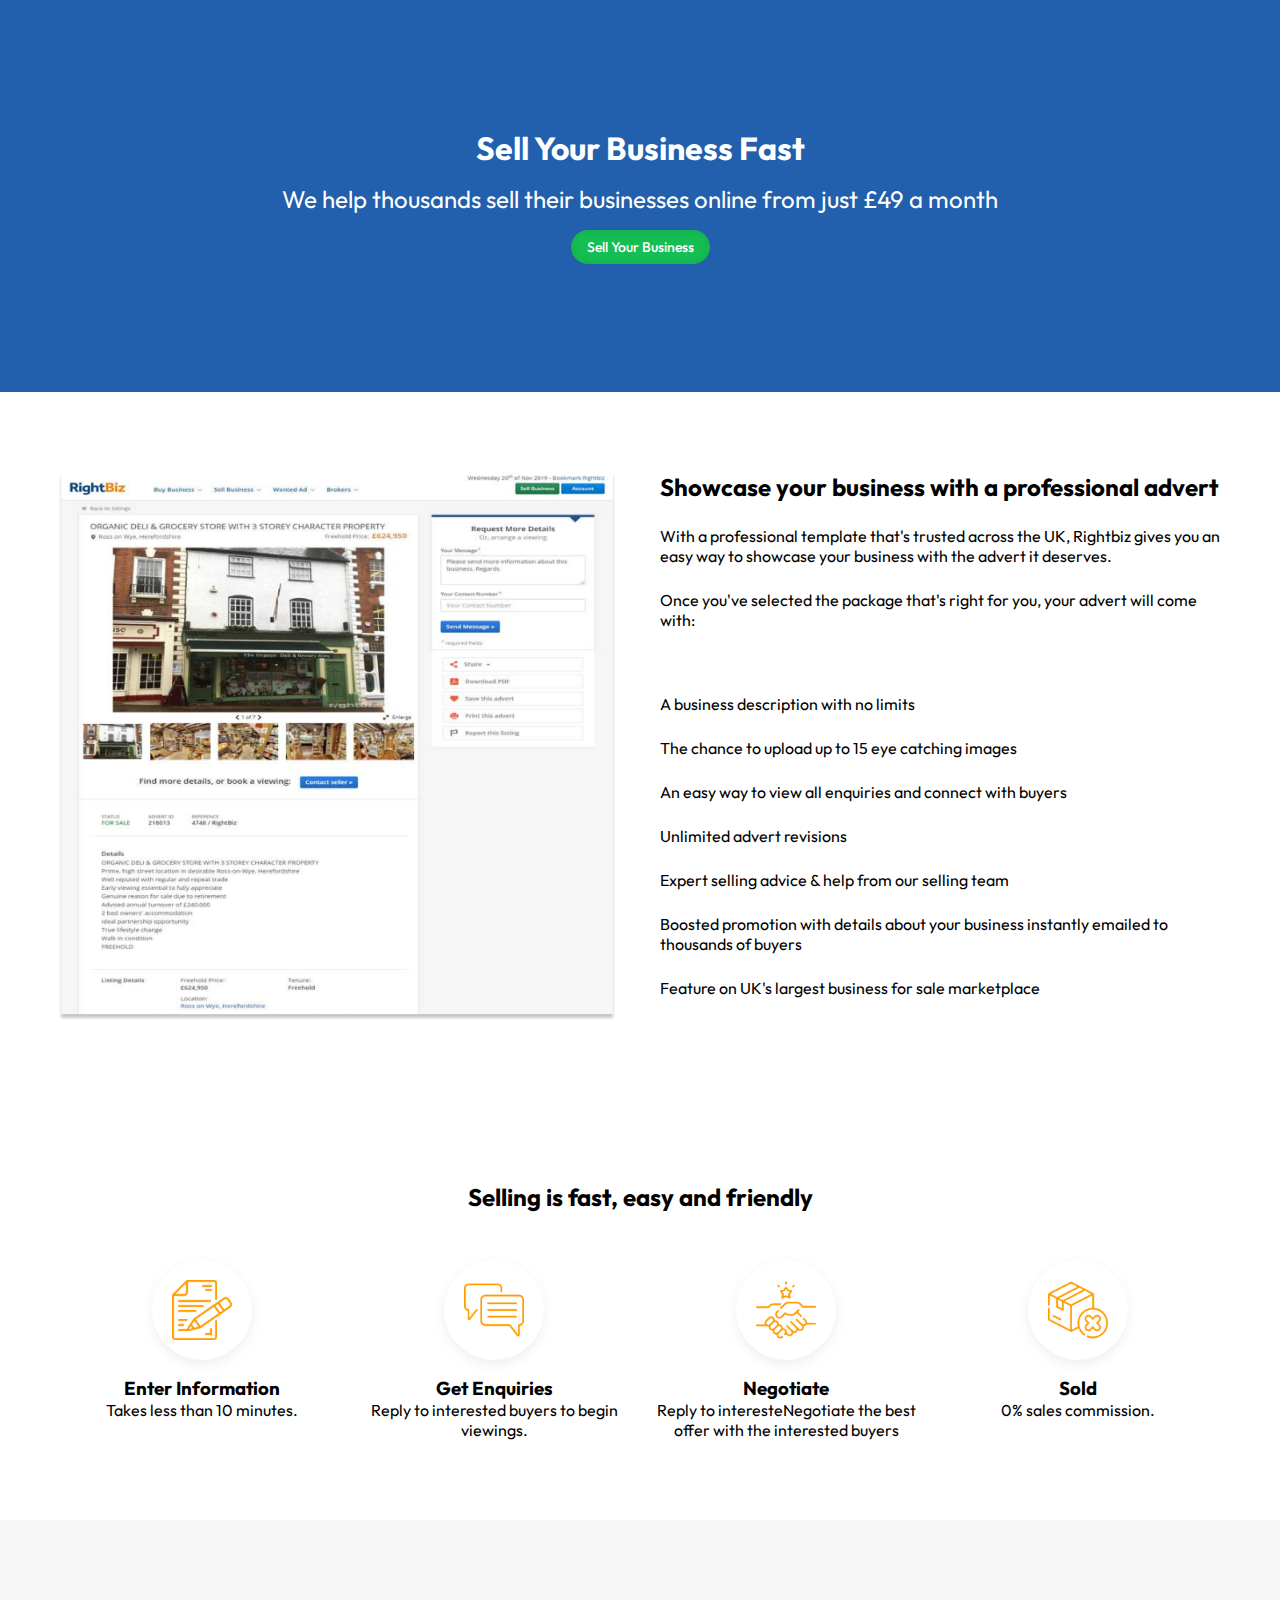
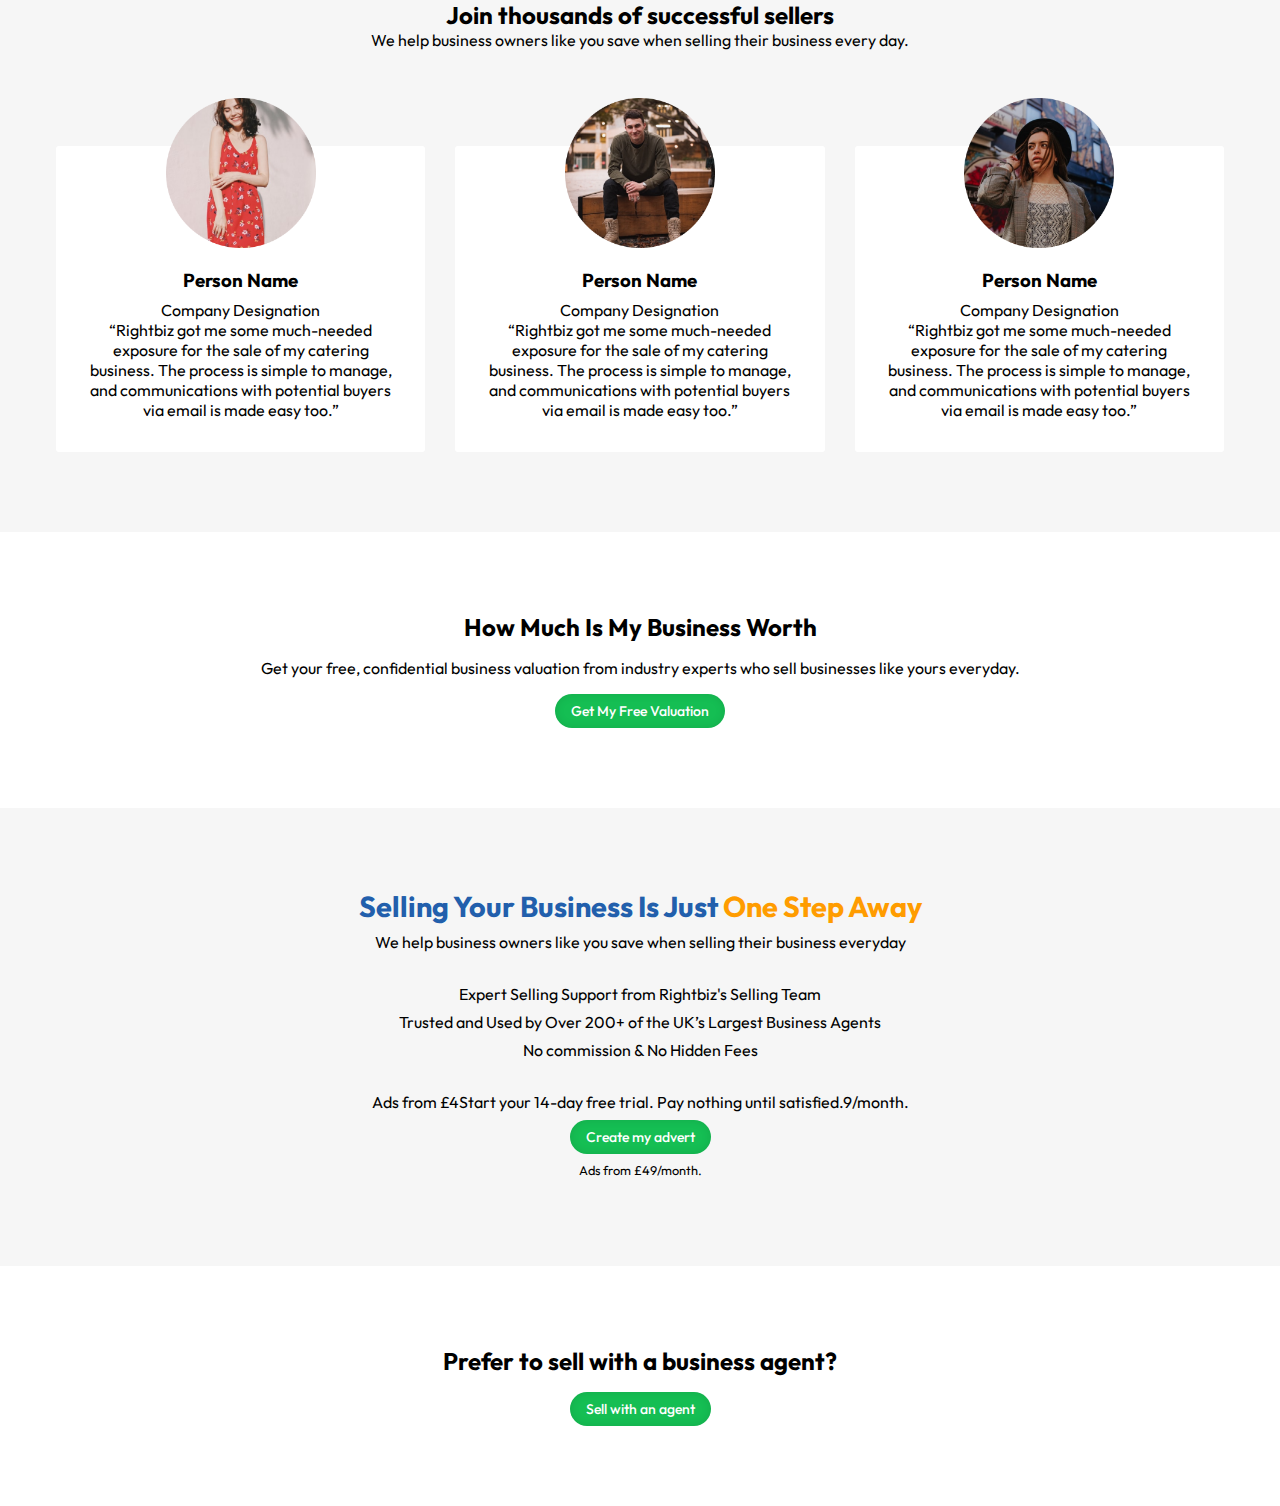
==== index.html @ d2eb9008 "file upload" ====
<!DOCTYPE html>
<html lang="en">

<head>
  <meta charset="UTF-8">
  <meta http-equiv="X-UA-Compatible" content="IE=edge">
  <meta name="viewport" content="width=device-width, initial-scale=1.0">
  <title>Sell Business</title>
  <link rel="stylesheet" type="text/css" href="./css/style.css">
</head>

<body>
  <section class="hero-section">
    <div class="container">
      <div class="hero-content">
        <h1>Sell Your Business Fast</h1>
        <p>We help thousands sell their businesses online from just £49 a month</p>
        <button style="margin: auto;" class="btn btn-green">Sell Your Business</button>
      </div>
    </div>
  </section>

  <!-- advert section start here -->
  <section class="advert-main-section">
    <div class="container">
      <div class="ads-container">
        <div class="ads-demo">
          <img src="./Images/image 3.png" alt="">
        </div>
        <div class="showcase-desc">
          <h2>Showcase your business with a professional advert</h2>
          <p>With a professional template that's trusted across the UK, Rightbiz gives you an easy way to showcase your
            business with the advert it deserves.
          </p>
          <p>Once you've selected the package that's right for you, your advert will come with:</p>

          <ul class="featured-list">
            <li>
              <p>A business description with no limits</p>
            </li>
            <li>
              <p>The chance to upload up to 15 eye catching images</p>
            </li>
            <li>
              <p>An easy way to view all enquiries and connect with buyers</p>
            </li>
            <li>
              <p>Unlimited advert revisions</p>
            </li>
            <li>
              <p>Expert selling advice & help from our selling team</p>
            </li>
            <li>
              <p>Boosted promotion with details about your business instantly emailed to thousands of buyers</p>
            </li>
            <li>
              <p>Feature on UK's largest business for sale marketplace</p>
            </li>
          </ul>
        </div>
      </div>
    </div>
  </section>
  <!-- advert section end here -->

  <!-- business processing section start here -->

  <section class="business-process-section">
    <div class="container">
      <h2>Selling is fast, easy and friendly</h2>
      <div class="business-process-container">
        <div>
          <div class="icon-box">
            <img src="./Images/icons/letter.png" alt="">
          </div>
          <h3>Enter Information</h3>
          <p>Takes less than 10 minutes.
          </p>
        </div>
        <div>
          <div class="icon-box">
            <img src="./Images//icons/enquiries.png" alt="">
          </div>
          <h3>Get Enquiries</h3>
          <p>Reply to interested buyers to begin viewings.</p>
        </div>
        <div>
          <div class="icon-box">
            <img src="./Images/icons/hand.png" alt="">
          </div>
          <h3>Negotiate</h3>
          <p>Reply to interesteNegotiate the best offer with the interested buyers</p>
        </div>
        <div>
          <div class="icon-box">
            <img src="./Images/icons/box.png" alt="">
          </div>
          <h3>Sold</h3>
          <p>0% sales commission.</p>
        </div>
      </div>
    </div>
  </section>

  <!-- business processing section end here -->

  <!-- success seller section start here -->

  <section class="success-seller-section">
    <div class="container">
      <div class="title-section" style="padding-bottom: 4rem">
        <h2>Join thousands of successful sellers</h2>
        <p>We help business owners like you save when selling their business every day.</p>
      </div>
      <div class="seller-card-container">
        <div class="seller-card-body">
          <img class="user-avatar" src="./Images/user1.png" alt="">
          <div class="seller-review">
            <h3>Person Name</h3>
            <p>Company Designation</p>
            <p>“Rightbiz got me some much-needed exposure for the sale of my catering business. The process is simple to
              manage, and communications with potential buyers via email is made easy too.”</p>
          </div>
        </div>
        <div class="seller-card-body">
          <img class="user-avatar" src="./Images/user2.png" alt="">
          <div class="seller-review">
            <h3>Person Name</h3>
            <p>Company Designation</p>
            <p>“Rightbiz got me some much-needed exposure for the sale of my catering business. The process is simple to
              manage, and communications with potential buyers via email is made easy too.”</p>
          </div>
        </div>
        <div class="seller-card-body">
          <img class="user-avatar" src="./Images/user3.png" alt="">
          <div class="seller-review">
            <h3>Person Name</h3>
            <p>Company Designation</p>
            <p>“Rightbiz got me some much-needed exposure for the sale of my catering business. The process is simple to
              manage, and communications with potential buyers via email is made easy too.”</p>
          </div>
        </div>
      </div>
    </div>
  </section>

  <!-- success seller section end here -->

  <!-- Business worth section start here -->

  <section class="business-worth-section">
    <div class="container">
      <div class="business-worth-content">
        <h2>How Much Is My Business Worth</h2>
        <p>Get your free, confidential business valuation from industry experts who sell businesses like yours everyday.
        </p>
        <button class="btn btn-green" style="margin: auto;">Get My Free Valuation</button>
      </div>
    </div>
  </section>

  <!-- Business worth section end here -->

  <!-- selling your business section start here -->

  <section class="selling-business-section">
    <div class="container">
      <div class="selling-business-container">
        <h2>Selling Your Business Is Just <span class="short-text">One Step Away</span></h2>
        <p>We help business owners like you save when selling their business everyday</p>

        <ul class="selling-business-benefit">
          <li>
            <p>Expert Selling Support from Rightbiz's Selling Team</p>
          </li>
          <li>
            <p>Trusted and Used by Over 200+ of the UK’s Largest Business Agents</p>
          </li>
          <li>
            <p>No commission & No Hidden Fees</p>
          </li>
        </ul>

        <div>
          <p>Ads from £4Start your 14-day free trial. Pay nothing until satisfied.9/month.</p>
          <button class="btn btn-green" style="margin: auto;">Create my advert</button>
          <p class="price-list">Ads from £49/month.</p>
        </div>

      </div>
    </div>
  </section>

  <!-- selling your business section end here -->

  <!-- business agent section start here -->

  <section class="business-agent-section">
    <div class="container">
      <div class="business-agent-content">
        <h2>Prefer to sell with a business agent?</h2>
        <button class="btn btn-green" style="margin: auto;">Sell with an agent</button>
      </div>
    </div>
  </section>

  <!-- business agent section end here -->


</body>

</html>
---- css/style.css ----
@import url('https://fonts.googleapis.com/css2?family=Outfit:wght@100;200;300;400;500;600;700;800;900&display=swap');

* {
  margin: 0;
  padding: 0;
  box-sizing: border-box;
  font-family: 'Outfit',
    sans-serif;
}

.container {
  max-width: 1200px;
  margin: 0 auto;
  padding: 0 1rem;
  height: 100%;
  width: 100%;
}

.btn {
  font-size: 0.875rem;
  display: flex;
  font-weight: 500;
  align-items: center;
  padding: 0.5rem 1rem;
  border-radius: 2rem;
  color: #fff;
  cursor: pointer;
  border: none;
  outline: none;
  justify-content: center;
  box-shadow: inset 0 0 10px rgb(0 0 0 / 10%);
  white-space: nowrap;
}

.btn-green {
  background: #15be53;
}

ul {
  list-style-type: none;
}

img {
  width: 100%;
}

.title-section {
  text-align: center;
  margin-bottom: 2rem;
}

/* Hero Section */
.hero-section {
  background: #225fac;
  color: #fff;
  padding: 8rem 0;
}

.hero-content {
  text-align: center;
}

.hero-content h1 {
  font-size: 2rem;
}

.hero-content p {
  font-size: 1.5rem;
  margin: 1rem 0;
}

/* Ads section start here */

.advert-main-section {
  padding: 5rem 0;
}

.ads-container {
  display: grid;
  grid-template-columns: repeat(2, 1fr);
  gap: 40px;
}

.ads-demo img {
  height: 100%;
}

.showcase-desc p {
  margin: 1.5rem 0;
}

.featured-list {
  padding-top: 1rem;
}

/* Ads section end here */

/* Business process section start here */

.business-process-section {
  text-align: center;
  padding: 5rem 0;
}

.business-process-section h2 {
  margin-bottom: 3rem;
}

.business-process-container {
  display: grid;
  grid-template-columns: repeat(4, 1fr);
}

.icon-box {
  width: 100px;
  height: 100px;
  display: flex;
  justify-content: center;
  align-items: center;
  margin: auto;
  border-radius: 50%;
  margin-bottom: 1rem;
  box-shadow: 0px 4px 15px -3px rgba(0, 0, 0, 0.1);
}

.icon-box img {
  width: 60px;
  height: 60px;
}

/* Business process section end here */

/* Success seller section start here */

.success-seller-section {
  background: #F6F6F6;
  padding: 5rem 0;
}

.seller-card-container {
  display: grid;
  grid-template-columns: repeat(3, 1fr);
  gap: 30px;
}

.seller-card-body {
  text-align: center;
  background: #fff;
  padding: 2rem;
  border-radius: 3px;
}

.user-avatar {
  width: 150px;
  margin-top: -5rem;
  margin-bottom: 1rem;
}

.seller-review h3 {
  margin-bottom: 0.5rem;
}

/* Success seller section end here */

/* Business worth section start here */

.business-worth-section {
  padding: 5rem 0;
}

.business-worth-content {
  text-align: center;
}

.business-worth-content p {
  padding: 1rem 0;
}

/* Business worth section end here */


/* selling business section start here */

.selling-business-section {
  padding: 5rem 0;
  background: #f6f6f6;
  text-align: center;
}

.selling-business-container h2 {
  color: #225fac;
  font-size: 1.8rem;
}

.selling-business-container .short-text {
  color: #FF9C00;
}

.selling-business-container p {
  margin: 0.5rem 0;
}

.selling-business-benefit {
  padding-top: 1rem;
}

.selling-business-container>div {
  margin-top: 2rem;
}

.price-list {
  font-size: 0.8rem;
}

/* selling business section end here */

/* business agent section start here */

.business-agent-section {
  padding: 5rem 0;
  text-align: center;
}

.business-agent-section h2 {
  padding-bottom: 1rem;
}

/* business agent section end here */
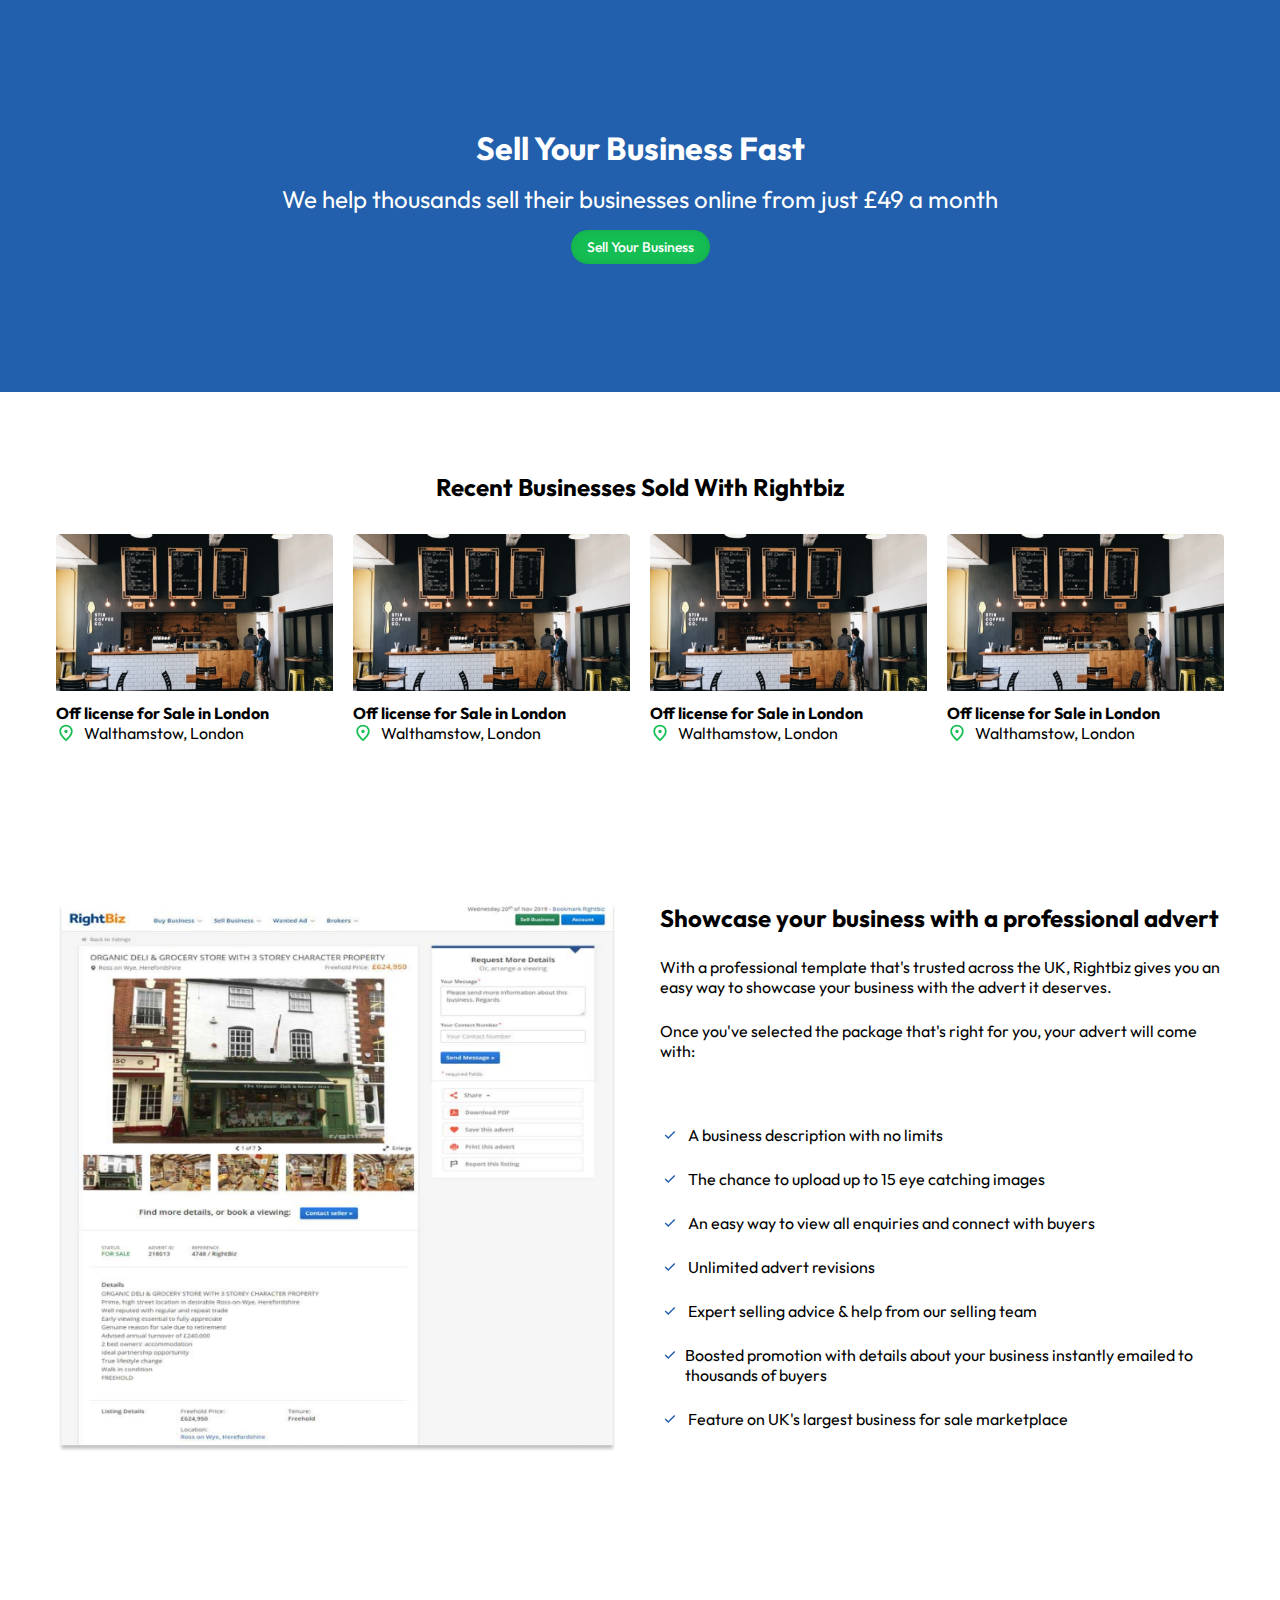
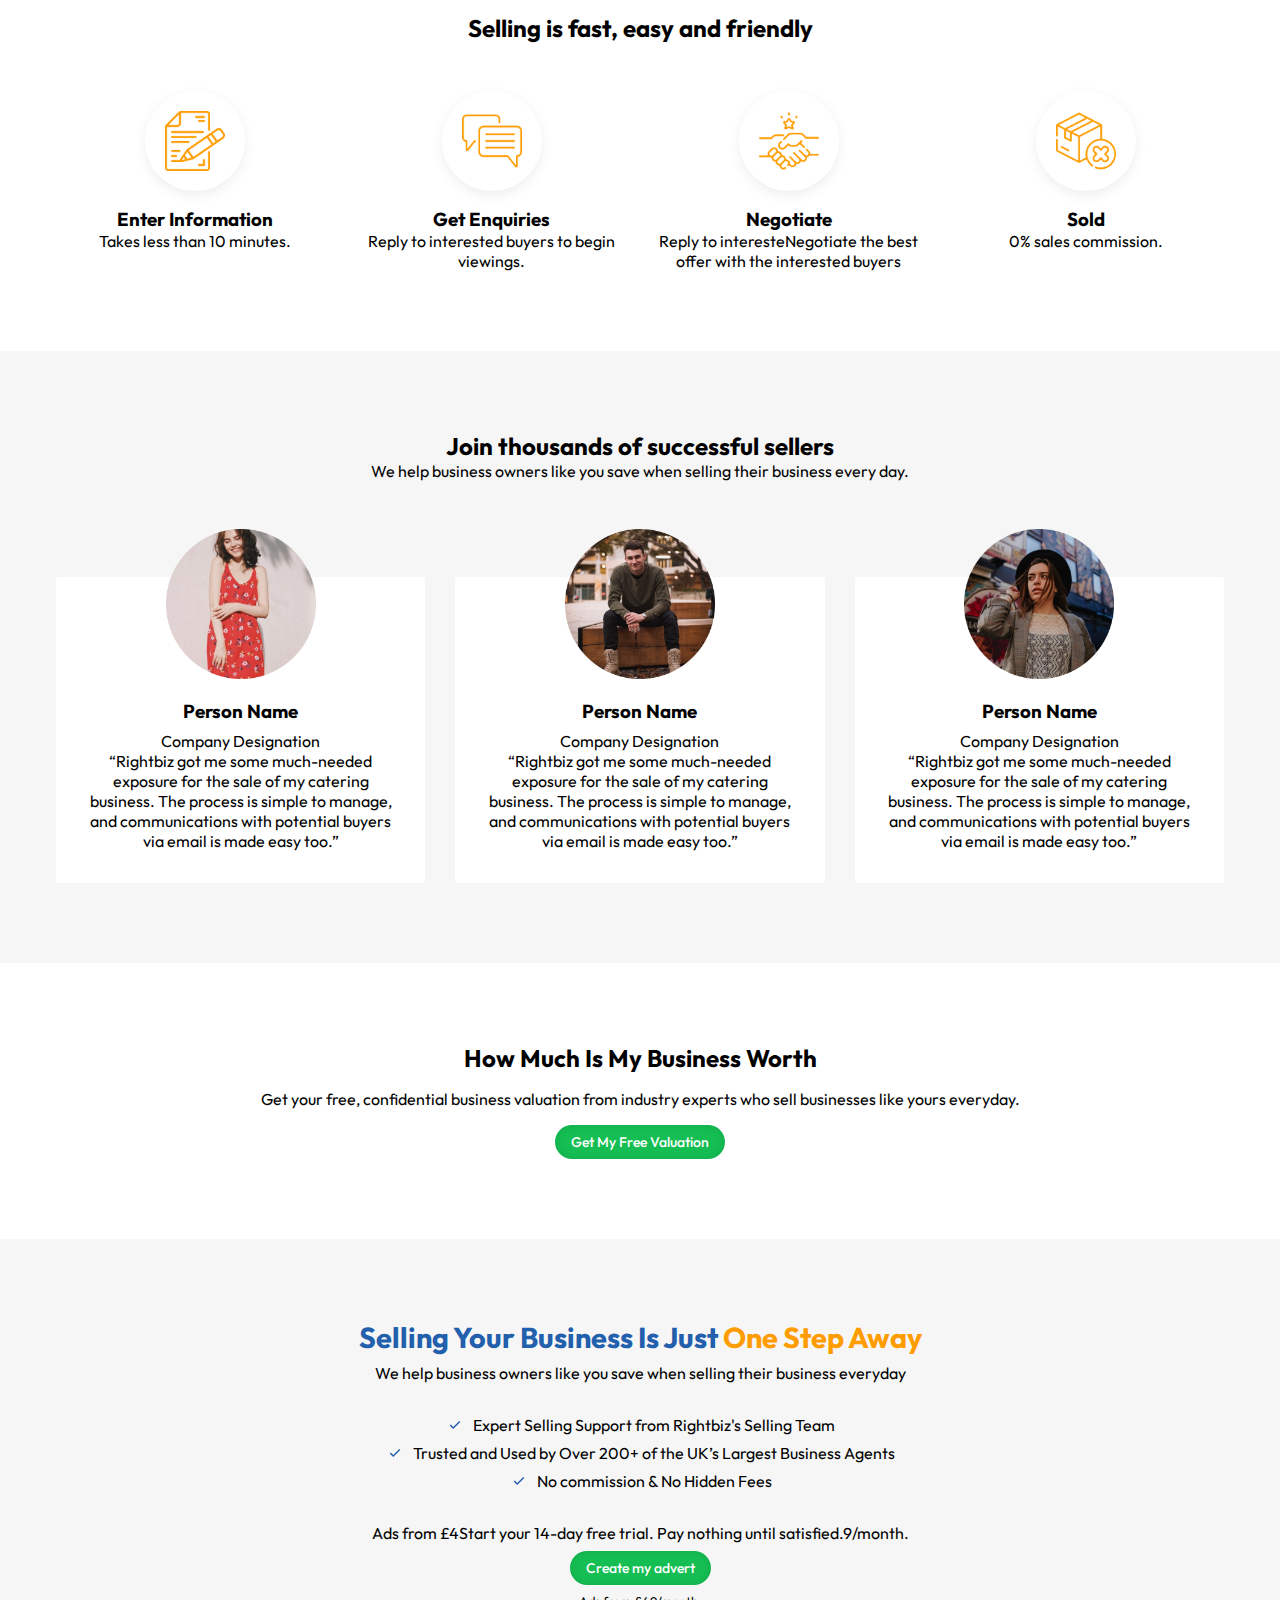
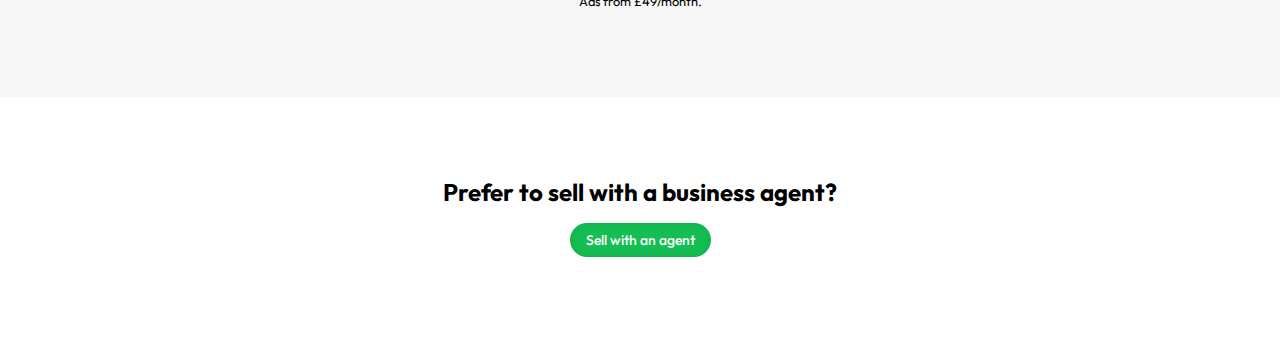
==== commit 88bd69c5: "added svg icons" ====
--- a/index.html
+++ b/index.html
@@ -10,6 +10,8 @@
 </head>
 
 <body>
+
+  <!-- Hero section start here -->
   <section class="hero-section">
     <div class="container">
       <div class="hero-content">
@@ -19,6 +21,71 @@
       </div>
     </div>
   </section>
+  <!-- Hero section end here -->
+
+  <!-- Recent business section start here -->
+
+  <section class="recent-business-section">
+    <div class="container">
+      <div class="title-section">
+        <h2>Recent Businesses Sold With Rightbiz</h2>
+      </div>
+      <div class="carousel-container">
+        <div class="carousel-body">
+          <img src="./Images/Rectangle 109.png" alt="">
+          <div class="carousel-desc">
+            <h4>Off license for Sale in London</h4>
+            <p><svg xmlns="http://www.w3.org/2000/svg" height="20" width="20">
+                <path d="M10 10.042q.708 0 1.208-.5t.5-1.209q0-.708-.5-1.208T10 6.625q-.708 0-1.208.5t-.5 1.208q0 .709.5
+                  1.209.5.5 1.208.5ZM10 16q2.521-2.312 3.719-4.177 1.198-1.865 1.198-3.323
+                  0-2.271-1.417-3.677-1.417-1.406-3.5-1.406T6.5 4.823Q5.083 6.229 5.083 8.5q0 1.458 1.198 3.323T10 16Zm0
+                  2.333q-3.354-2.895-5.01-5.312Q3.333 10.604 3.333 8.5q0-3.146 2-4.99 2-1.843 4.667-1.843t4.667 1.843q2
+                  1.844 2 4.99 0 2.104-1.657 4.521-1.656 2.417-5.01 5.312ZM10 8.5Z" fill="#15be53" />
+              </svg> Walthamstow, London</p>
+          </div>
+        </div>
+        <div class="carousel-body">
+          <img src="./Images/Rectangle 109.png" alt="">
+          <div class="carousel-desc">
+            <h4>Off license for Sale in London</h4>
+            <p><svg xmlns="http://www.w3.org/2000/svg" height="20" width="20">
+                <path
+                  d="M10 10.042q.708 0 1.208-.5t.5-1.209q0-.708-.5-1.208T10 6.625q-.708 0-1.208.5t-.5 1.208q0 .709.5 1.209.5.5 1.208.5ZM10 16q2.521-2.312 3.719-4.177 1.198-1.865 1.198-3.323 0-2.271-1.417-3.677-1.417-1.406-3.5-1.406T6.5 4.823Q5.083 6.229 5.083 8.5q0 1.458 1.198 3.323T10 16Zm0 2.333q-3.354-2.895-5.01-5.312Q3.333 10.604 3.333 8.5q0-3.146 2-4.99 2-1.843 4.667-1.843t4.667 1.843q2 1.844 2 4.99 0 2.104-1.657 4.521-1.656 2.417-5.01 5.312ZM10 8.5Z"
+                  fill="#15be53" />
+              </svg> Walthamstow, London</p>
+          </div>
+        </div>
+        <div class="carousel-body">
+          <img src="./Images/Rectangle 109.png" alt="">
+          <div class="carousel-desc">
+            <h4>Off license for Sale in London</h4>
+            <p><svg xmlns="http://www.w3.org/2000/svg" height="20" width="20">
+                <path d="M10 10.042q.708 0 1.208-.5t.5-1.209q0-.708-.5-1.208T10 6.625q-.708 0-1.208.5t-.5 1.208q0 .709.5
+                  1.209.5.5 1.208.5ZM10 16q2.521-2.312 3.719-4.177 1.198-1.865 1.198-3.323
+                  0-2.271-1.417-3.677-1.417-1.406-3.5-1.406T6.5 4.823Q5.083 6.229 5.083 8.5q0 1.458 1.198 3.323T10 16Zm0
+                  2.333q-3.354-2.895-5.01-5.312Q3.333 10.604 3.333 8.5q0-3.146 2-4.99 2-1.843 4.667-1.843t4.667 1.843q2
+                  1.844 2 4.99 0 2.104-1.657 4.521-1.656 2.417-5.01 5.312ZM10 8.5Z" fill="#15be53" />
+              </svg> Walthamstow, London</p>
+          </div>
+        </div>
+        <div class="carousel-body">
+          <img src="./Images/Rectangle 109.png" alt="">
+          <div class="carousel-desc">
+            <h4>Off license for Sale in London</h4>
+            <p><svg xmlns="http://www.w3.org/2000/svg" height="20" width="20">
+                <path d="M10 10.042q.708 0 1.208-.5t.5-1.209q0-.708-.5-1.208T10 6.625q-.708 0-1.208.5t-.5 1.208q0 .709.5
+                  1.209.5.5 1.208.5ZM10 16q2.521-2.312 3.719-4.177 1.198-1.865 1.198-3.323
+                  0-2.271-1.417-3.677-1.417-1.406-3.5-1.406T6.5 4.823Q5.083 6.229 5.083 8.5q0 1.458 1.198 3.323T10 16Zm0
+                  2.333q-3.354-2.895-5.01-5.312Q3.333 10.604 3.333 8.5q0-3.146 2-4.99 2-1.843 4.667-1.843t4.667 1.843q2
+                  1.844 2 4.99 0 2.104-1.657 4.521-1.656 2.417-5.01 5.312ZM10 8.5Z" fill="#15be53" />
+              </svg> Walthamstow, London</p>
+          </div>
+        </div>
+      </div>
+    </div>
+  </section>
+
+  <!-- Recent business section end here -->
 
   <!-- advert section start here -->
   <section class="advert-main-section">
@@ -36,25 +103,47 @@
 
           <ul class="featured-list">
             <li>
-              <p>A business description with no limits</p>
-            </li>
-            <li>
-              <p>The chance to upload up to 15 eye catching images</p>
-            </li>
-            <li>
-              <p>An easy way to view all enquiries and connect with buyers</p>
-            </li>
-            <li>
-              <p>Unlimited advert revisions</p>
-            </li>
-            <li>
-              <p>Expert selling advice & help from our selling team</p>
-            </li>
-            <li>
-              <p>Boosted promotion with details about your business instantly emailed to thousands of buyers</p>
-            </li>
-            <li>
-              <p>Feature on UK's largest business for sale marketplace</p>
+              <p><svg xmlns="http://www.w3.org/2000/svg" height="20" width="20">
+                  <path fill="#225fac" d="m8.229 14.062-3.521-3.541L5.75 9.479l2.479 2.459 6.021-6L15.292 7Z" /></svg> A
+                business
+                description with no limits</p>
+            </li>
+            <li>
+              <p><svg xmlns="http://www.w3.org/2000/svg" height="20" width="20">
+                  <path fill="#225fac" d="m8.229 14.062-3.521-3.541L5.75 9.479l2.479 2.459 6.021-6L15.292 7Z" /></svg>
+                The chance to
+                upload up to 15 eye catching images</p>
+            </li>
+            <li>
+              <p><svg xmlns="http://www.w3.org/2000/svg" height="20" width="20">
+                  <path fill="#225fac" d="m8.229 14.062-3.521-3.541L5.75 9.479l2.479 2.459 6.021-6L15.292 7Z" /></svg>
+                An easy way to
+                view all enquiries and connect with buyers</p>
+            </li>
+            <li>
+              <p><svg xmlns="http://www.w3.org/2000/svg" height="20" width="20">
+                  <path fill="#225fac" d="m8.229 14.062-3.521-3.541L5.75 9.479l2.479 2.459 6.021-6L15.292 7Z" /></svg>
+                Unlimited advert
+                revisions</p>
+            </li>
+            <li>
+              <p><svg xmlns="http://www.w3.org/2000/svg" height="20" width="20">
+                  <path fill="#225fac" d="m8.229 14.062-3.521-3.541L5.75 9.479l2.479 2.459 6.021-6L15.292 7Z" /></svg>
+                Expert selling
+                advice & help from our selling team</p>
+            </li>
+            <li>
+              <p><svg xmlns="http://www.w3.org/2000/svg" height="20" width="20">
+                  <path fill="#225fac" d="m8.229 14.062-3.521-3.541L5.75 9.479l2.479 2.459 6.021-6L15.292 7Z" /></svg>
+                Boosted
+                promotion
+                with details about your business instantly emailed to thousands of buyers</p>
+            </li>
+            <li>
+              <p><svg xmlns="http://www.w3.org/2000/svg" height="20" width="20">
+                  <path fill="#225fac" d="m8.229 14.062-3.521-3.541L5.75 9.479l2.479 2.459 6.021-6L15.292 7Z" /></svg>
+                Feature on UK's
+                largest business for sale marketplace</p>
             </li>
           </ul>
         </div>
@@ -171,13 +260,23 @@
 
         <ul class="selling-business-benefit">
           <li>
-            <p>Expert Selling Support from Rightbiz's Selling Team</p>
+            <p> <svg xmlns="http://www.w3.org/2000/svg" height="20" width="20">
+                <path fill="#225fac" d="m8.229 14.062-3.521-3.541L5.75 9.479l2.479 2.459 6.021-6L15.292 7Z" /></svg>
+              Expert Selling
+              Support from Rightbiz's Selling Team</p>
           </li>
           <li>
-            <p>Trusted and Used by Over 200+ of the UK’s Largest Business Agents</p>
+            <p><svg xmlns="http://www.w3.org/2000/svg" height="20" width="20">
+                <path fill="#225fac" d="m8.229 14.062-3.521-3.541L5.75 9.479l2.479 2.459 6.021-6L15.292 7Z" /></svg>
+              Trusted and Used
+              by
+              Over 200+ of the UK’s Largest Business Agents</p>
           </li>
           <li>
-            <p>No commission & No Hidden Fees</p>
+            <p><svg xmlns="http://www.w3.org/2000/svg" height="20" width="20">
+                <path fill="#225fac" d="m8.229 14.062-3.521-3.541L5.75 9.479l2.479 2.459 6.021-6L15.292 7Z" /></svg> No
+              commission & No
+              Hidden Fees</p>
           </li>
         </ul>
 
--- a/css/style.css
+++ b/css/style.css
@@ -49,6 +49,10 @@
   margin-bottom: 2rem;
 }
 
+svg {
+  margin-right: 0.5rem;
+}
+
 /* Hero Section */
 .hero-section {
   background: #225fac;
@@ -69,6 +73,29 @@
   margin: 1rem 0;
 }
 
+/* Recent business section start here */
+
+.recent-business-section {
+  padding: 5rem 0;
+}
+
+.carousel-container {
+  display: grid;
+  grid-template-columns: repeat(4, 1fr);
+  gap: 20px;
+}
+
+.carousel-desc {
+  padding-top: 0.5rem;
+}
+
+.carousel-desc p {
+  display: flex;
+  align-items: center;
+}
+
+/* Recent business section end here */
+
 /* Ads section start here */
 
 .advert-main-section {
@@ -93,6 +120,11 @@
   padding-top: 1rem;
 }
 
+.featured-list li p {
+  display: flex;
+  align-items: flex-start;
+}
+
 /* Ads section end here */
 
 /* Business process section start here */
@@ -109,6 +141,7 @@
 .business-process-container {
   display: grid;
   grid-template-columns: repeat(4, 1fr);
+  gap: 20px;
 }
 
 .icon-box {
@@ -204,6 +237,12 @@
   padding-top: 1rem;
 }
 
+.selling-business-benefit li p {
+  display: flex;
+  align-items: center;
+  justify-content: center;
+}
+
 .selling-business-container>div {
   margin-top: 2rem;
 }
@@ -226,3 +265,27 @@
 }
 
 /* business agent section end here */
+
+
+/* Responsive */
+
+@media only screen and (max-width: 992px) {
+  .ads-container {
+    grid-template-columns: 1fr;
+  }
+
+  .business-process-container {
+    grid-template-columns: repeat(2, 1fr);
+  }
+}
+
+@media only screen and (max-width: 730px) {
+  .business-process-container {
+    grid-template-columns: 1fr;
+  }
+
+  .seller-card-container {
+    grid-template-columns: 1fr;
+    gap: 81px;
+  }
+}
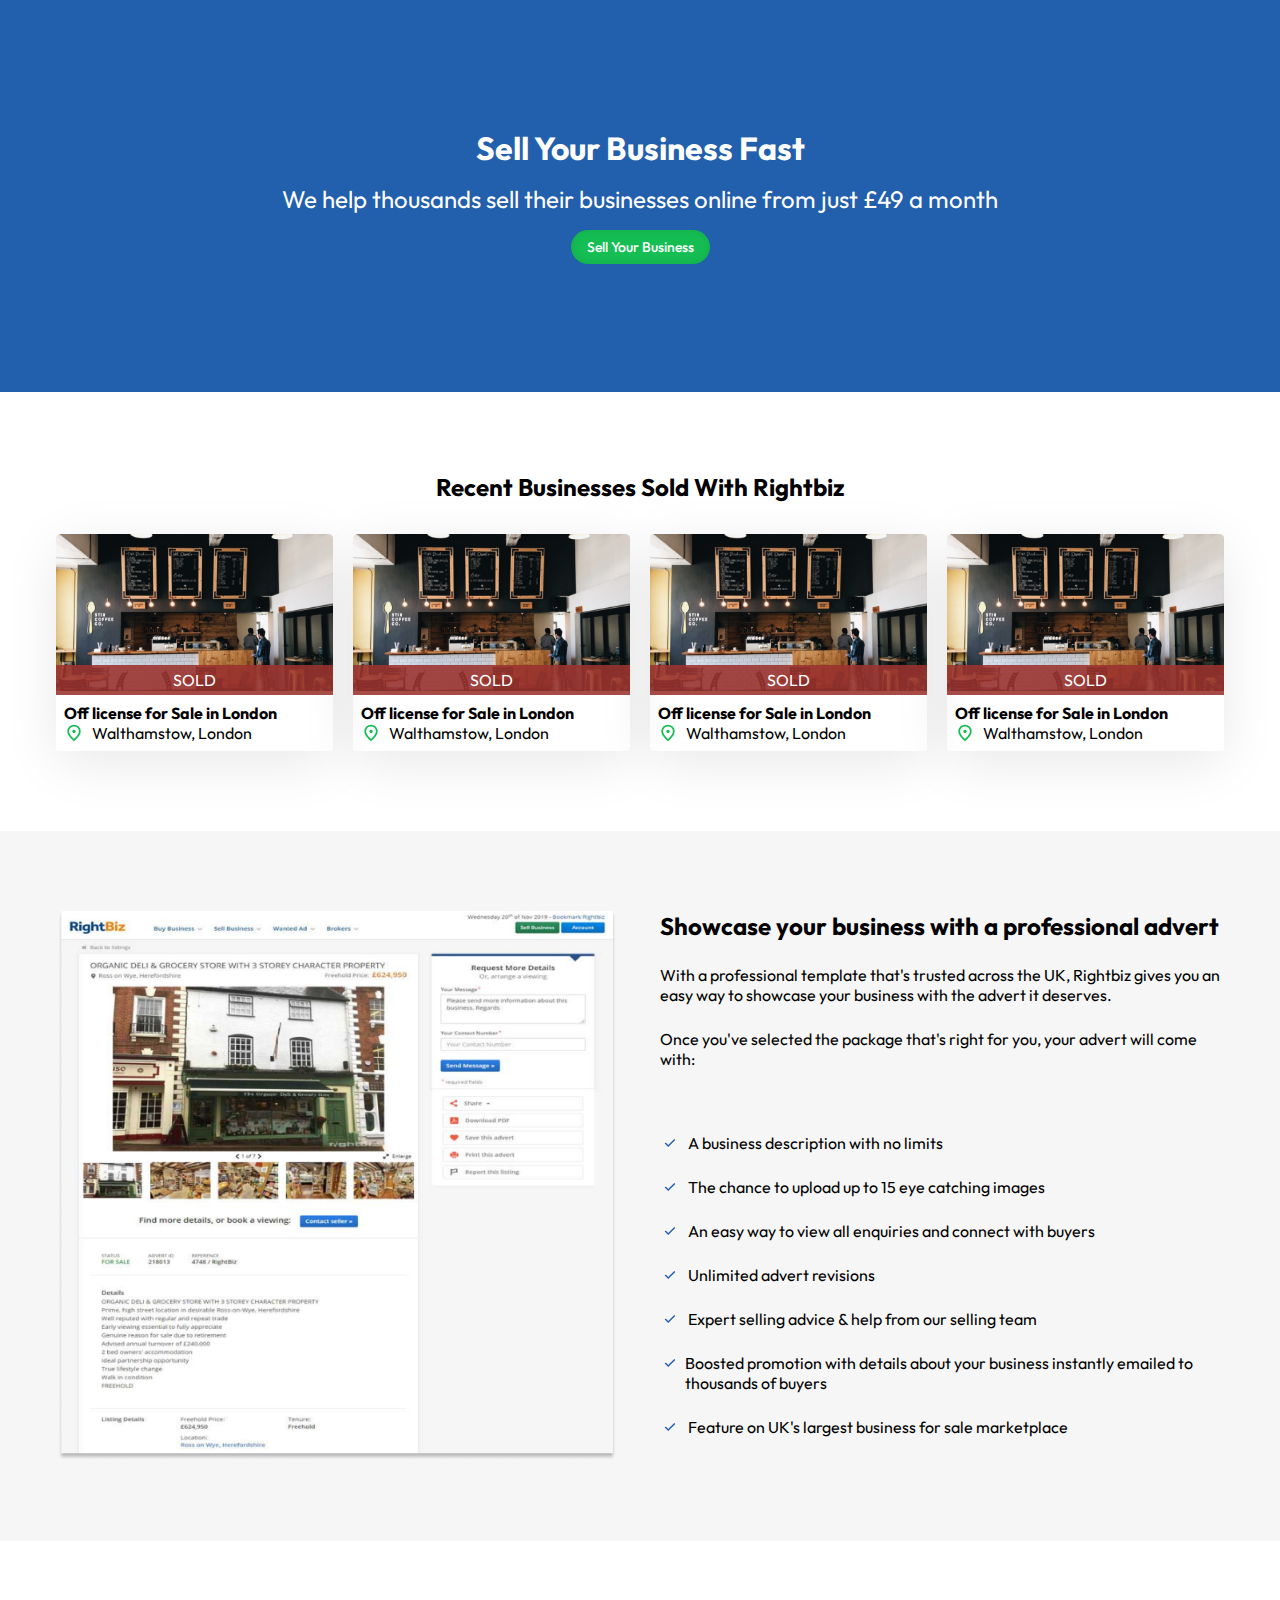
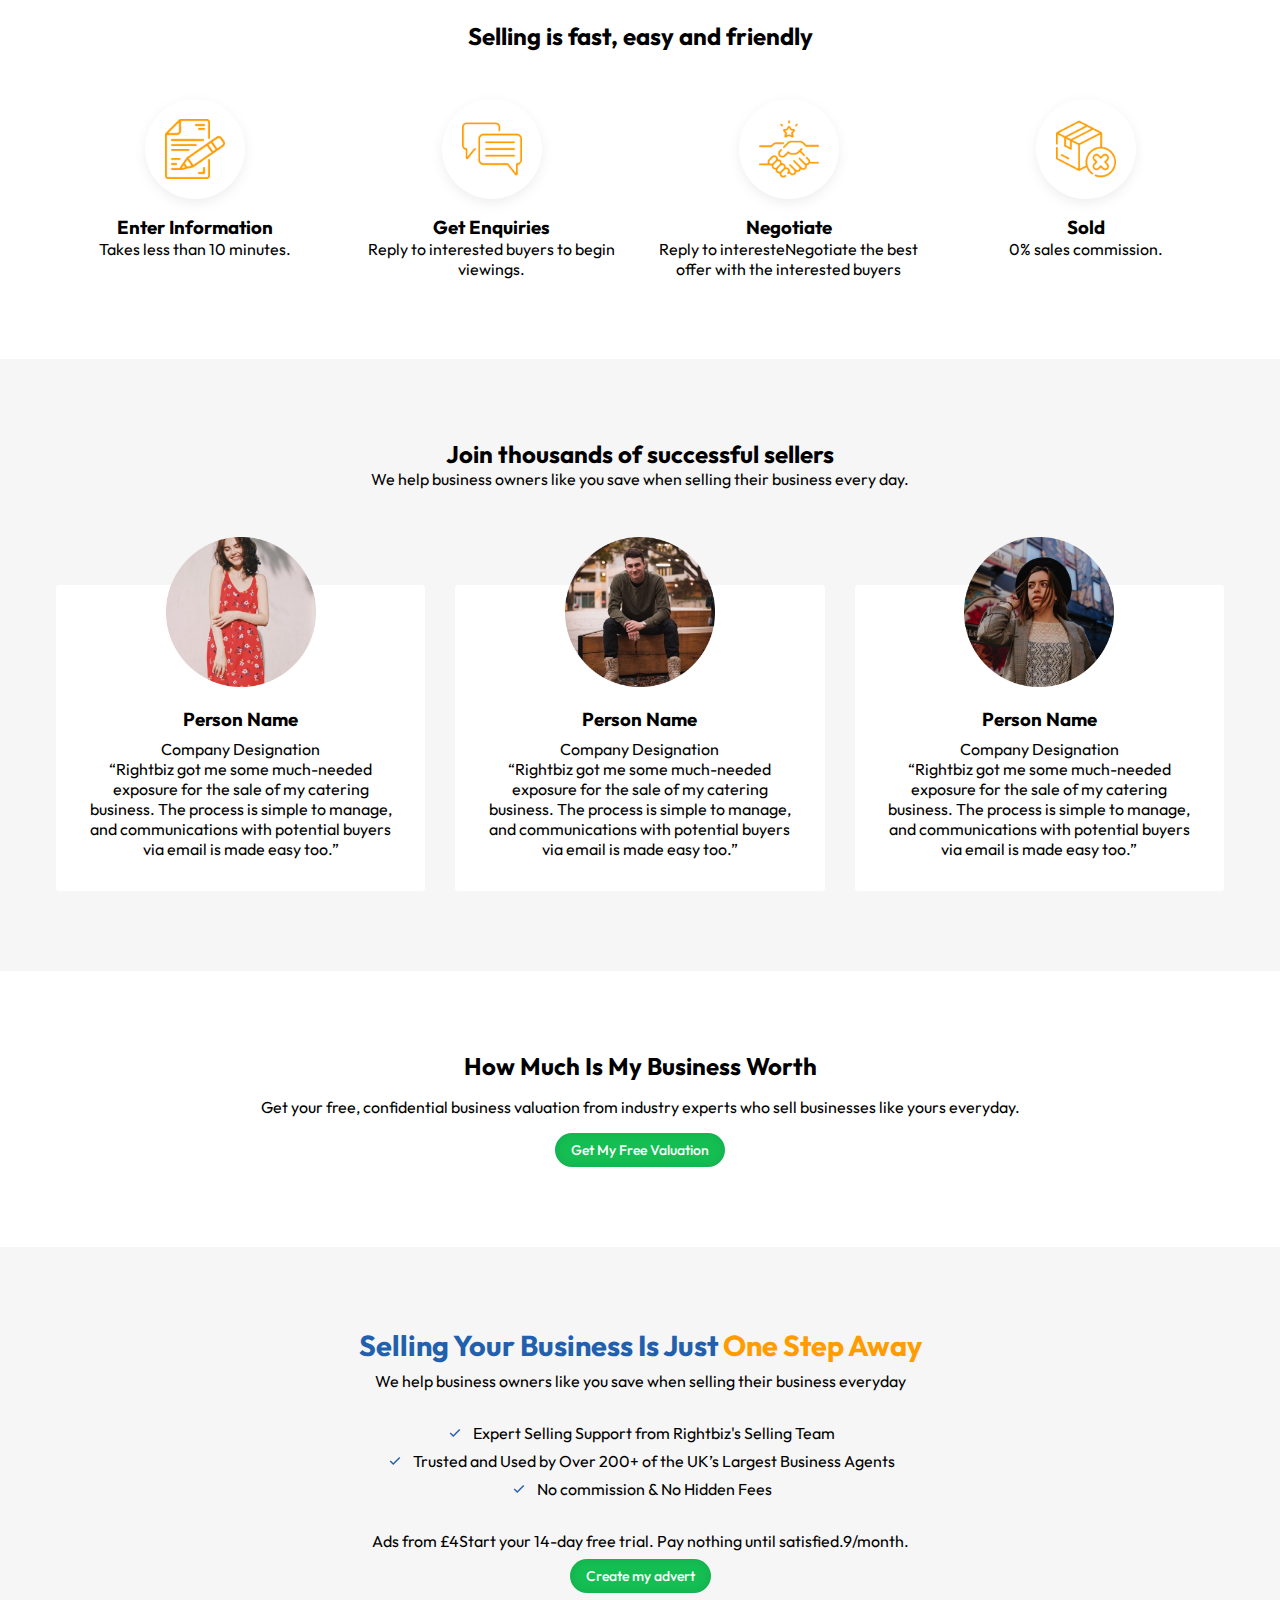
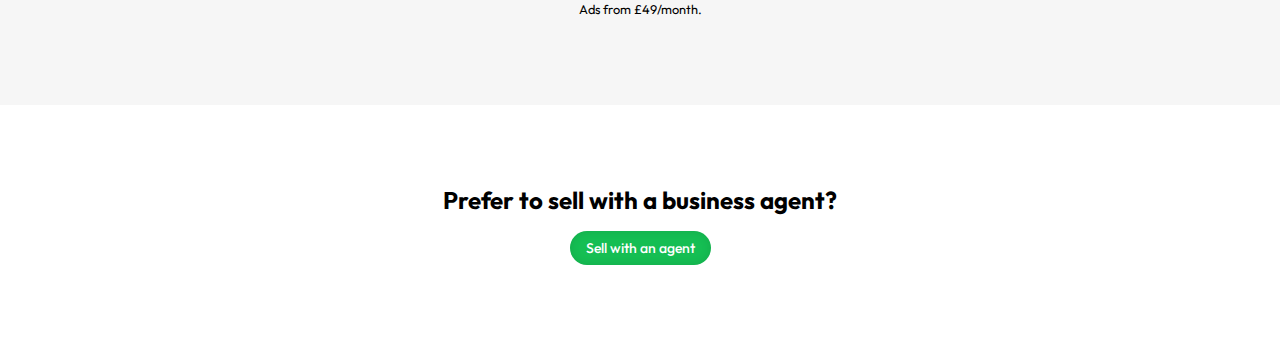
==== commit 66266750: "modify" ====
--- a/index.html
+++ b/index.html
@@ -32,7 +32,12 @@
       </div>
       <div class="carousel-container">
         <div class="carousel-body">
-          <img src="./Images/Rectangle 109.png" alt="">
+          <div class="carousel-img">
+            <img src="./Images/Rectangle 109.png" alt="">
+            <div class="status">
+              <p>SOLD</p>
+            </div>
+          </div>
           <div class="carousel-desc">
             <h4>Off license for Sale in London</h4>
             <p><svg xmlns="http://www.w3.org/2000/svg" height="20" width="20">
@@ -45,7 +50,12 @@
           </div>
         </div>
         <div class="carousel-body">
-          <img src="./Images/Rectangle 109.png" alt="">
+          <div class="carousel-img">
+            <img src="./Images/Rectangle 109.png" alt="">
+            <div class="status">
+              <p>SOLD</p>
+            </div>
+          </div>
           <div class="carousel-desc">
             <h4>Off license for Sale in London</h4>
             <p><svg xmlns="http://www.w3.org/2000/svg" height="20" width="20">
@@ -56,7 +66,12 @@
           </div>
         </div>
         <div class="carousel-body">
-          <img src="./Images/Rectangle 109.png" alt="">
+          <div class="carousel-img">
+            <img src="./Images/Rectangle 109.png" alt="">
+            <div class="status">
+              <p>SOLD</p>
+            </div>
+          </div>
           <div class="carousel-desc">
             <h4>Off license for Sale in London</h4>
             <p><svg xmlns="http://www.w3.org/2000/svg" height="20" width="20">
@@ -69,7 +84,12 @@
           </div>
         </div>
         <div class="carousel-body">
-          <img src="./Images/Rectangle 109.png" alt="">
+          <div class="carousel-img">
+            <img src="./Images/Rectangle 109.png" alt="">
+            <div class="status">
+              <p>SOLD</p>
+            </div>
+          </div>
           <div class="carousel-desc">
             <h4>Off license for Sale in London</h4>
             <p><svg xmlns="http://www.w3.org/2000/svg" height="20" width="20">
--- a/css/style.css
+++ b/css/style.css
@@ -85,8 +85,31 @@
   gap: 20px;
 }
 
+.carousel-body {
+  box-shadow: 0px 12px 53px -3px rgba(0, 0, 0, 0.1);
+  border-radius: 3px;
+}
+
+.carousel-img {
+  position: relative;
+}
+
+.carousel-img img {
+  height: 100%;
+}
+
+.status {
+  width: 100%;
+  background: #9b332fe1;
+  padding: 0.3rem;
+  color: #fff;
+  text-align: center;
+  position: absolute;
+  bottom: 0;
+}
+
 .carousel-desc {
-  padding-top: 0.5rem;
+  padding: 0.5rem;
 }
 
 .carousel-desc p {
@@ -100,6 +123,7 @@
 
 .advert-main-section {
   padding: 5rem 0;
+  background: #f6f6f6;
 }
 
 .ads-container {
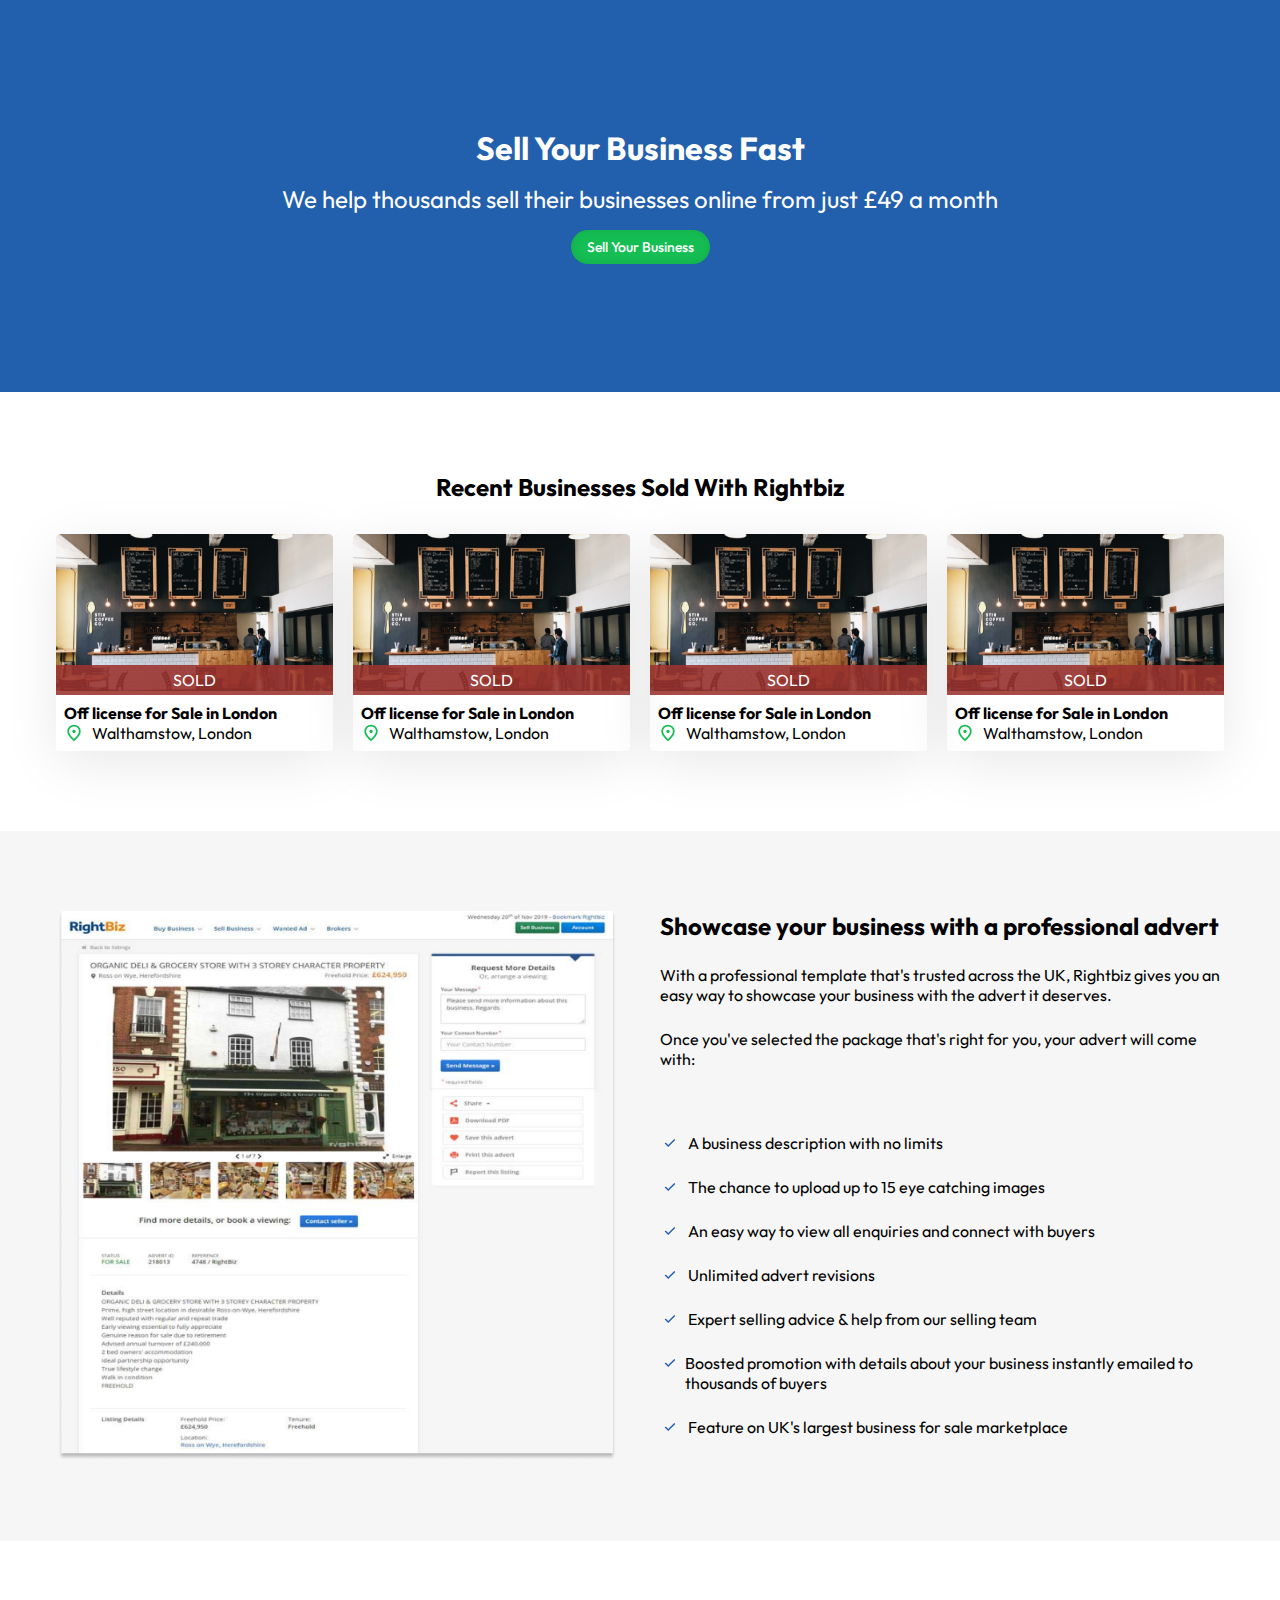
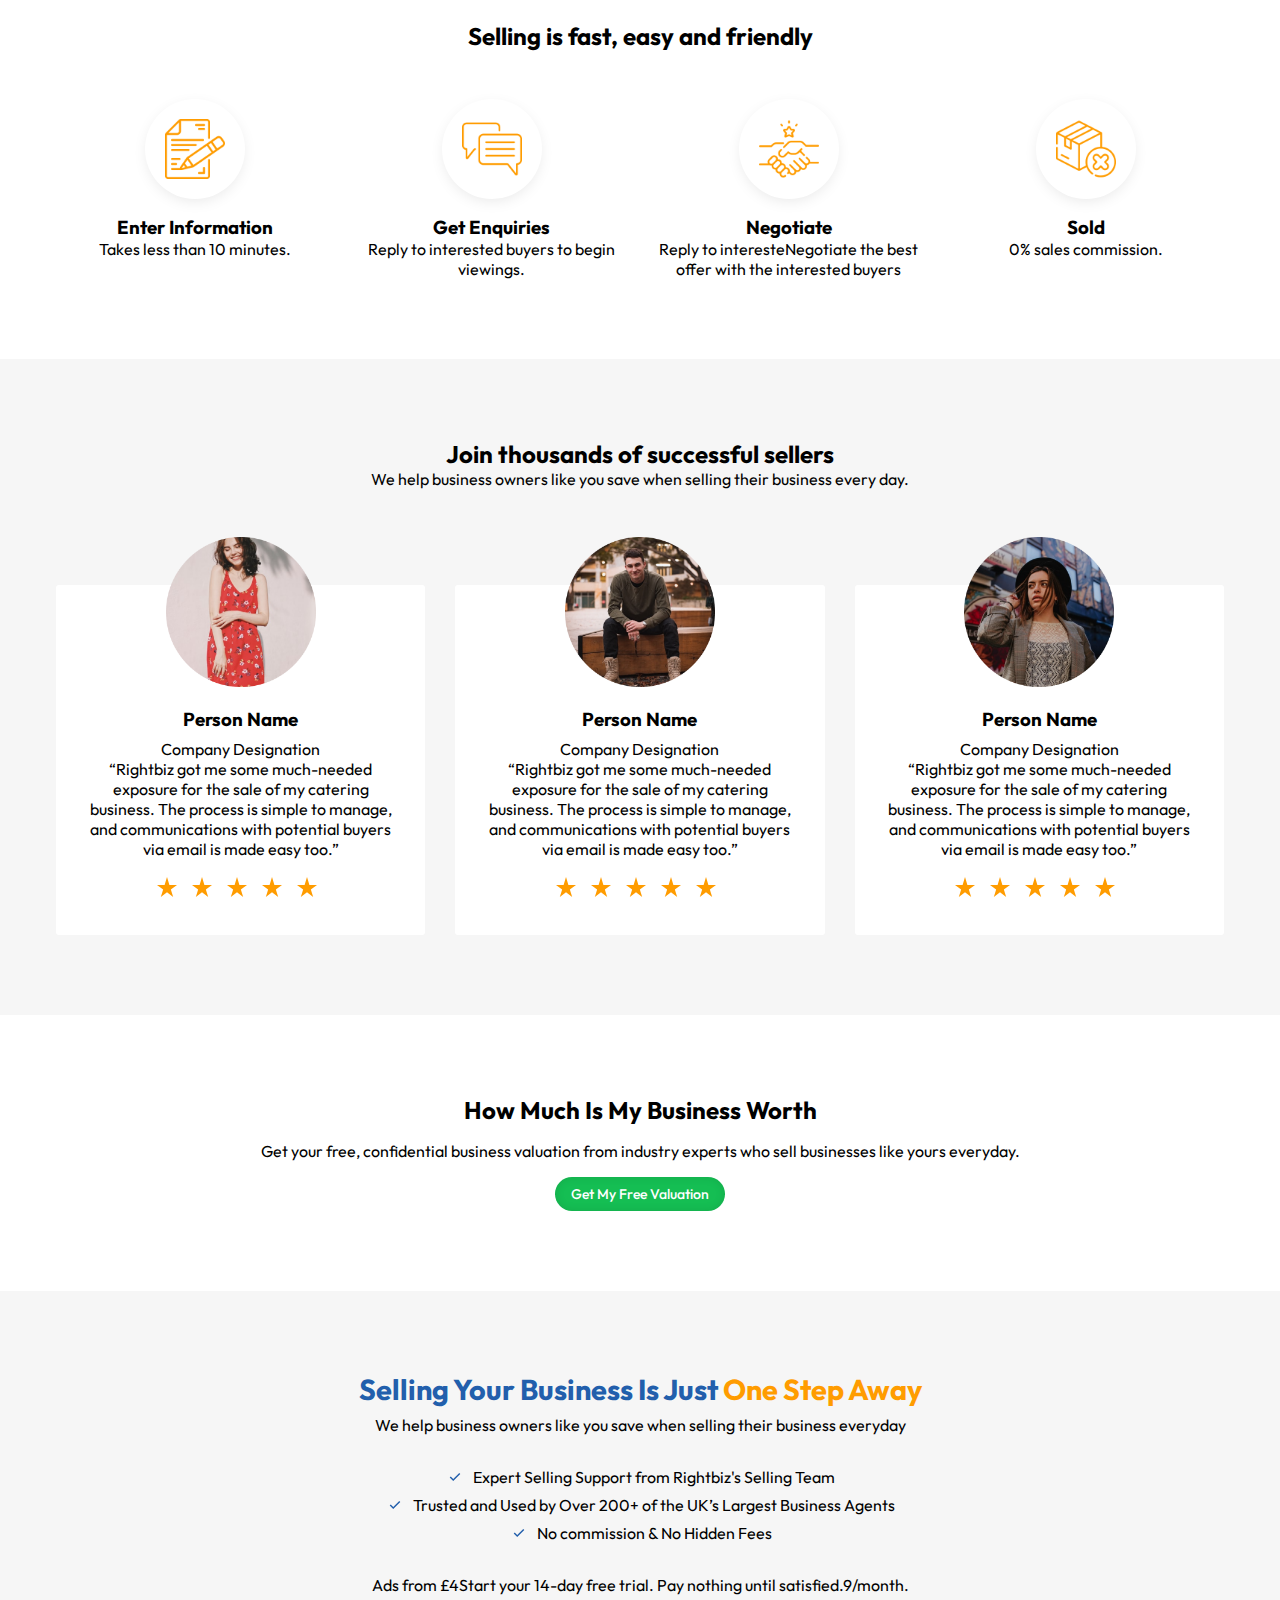
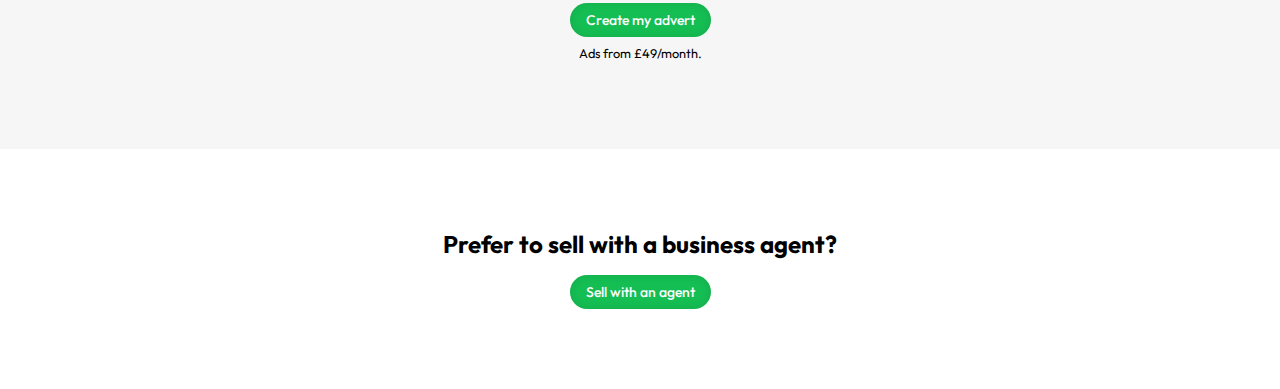
==== commit 5a18f512: "added rating star" ====
--- a/index.html
+++ b/index.html
@@ -229,6 +229,18 @@
             <p>Company Designation</p>
             <p>“Rightbiz got me some much-needed exposure for the sale of my catering business. The process is simple to
               manage, and communications with potential buyers via email is made easy too.”</p>
+            <div class="rating-sec">
+              <svg xmlns="http://www.w3.org/2000/svg" height="24" width="24">
+                <path d="m5.825 22 2.325-7.6L2 10h7.6L12 2l2.4 8H22l-6.15 4.4 2.325 7.6L12 17.3Z" /></svg>
+              <svg xmlns="http://www.w3.org/2000/svg" height="24" width="24">
+                <path d="m5.825 22 2.325-7.6L2 10h7.6L12 2l2.4 8H22l-6.15 4.4 2.325 7.6L12 17.3Z" /></svg>
+              <svg xmlns="http://www.w3.org/2000/svg" height="24" width="24">
+                <path d="m5.825 22 2.325-7.6L2 10h7.6L12 2l2.4 8H22l-6.15 4.4 2.325 7.6L12 17.3Z" /></svg>
+              <svg xmlns="http://www.w3.org/2000/svg" height="24" width="24">
+                <path d="m5.825 22 2.325-7.6L2 10h7.6L12 2l2.4 8H22l-6.15 4.4 2.325 7.6L12 17.3Z" /></svg>
+              <svg xmlns="http://www.w3.org/2000/svg" height="24" width="24">
+                <path d="m5.825 22 2.325-7.6L2 10h7.6L12 2l2.4 8H22l-6.15 4.4 2.325 7.6L12 17.3Z" /></svg>
+            </div>
           </div>
         </div>
         <div class="seller-card-body">
@@ -238,6 +250,18 @@
             <p>Company Designation</p>
             <p>“Rightbiz got me some much-needed exposure for the sale of my catering business. The process is simple to
               manage, and communications with potential buyers via email is made easy too.”</p>
+            <div class="rating-sec">
+              <svg xmlns="http://www.w3.org/2000/svg" height="24" width="24">
+                <path d="m5.825 22 2.325-7.6L2 10h7.6L12 2l2.4 8H22l-6.15 4.4 2.325 7.6L12 17.3Z" /></svg>
+              <svg xmlns="http://www.w3.org/2000/svg" height="24" width="24">
+                <path d="m5.825 22 2.325-7.6L2 10h7.6L12 2l2.4 8H22l-6.15 4.4 2.325 7.6L12 17.3Z" /></svg>
+              <svg xmlns="http://www.w3.org/2000/svg" height="24" width="24">
+                <path d="m5.825 22 2.325-7.6L2 10h7.6L12 2l2.4 8H22l-6.15 4.4 2.325 7.6L12 17.3Z" /></svg>
+              <svg xmlns="http://www.w3.org/2000/svg" height="24" width="24">
+                <path d="m5.825 22 2.325-7.6L2 10h7.6L12 2l2.4 8H22l-6.15 4.4 2.325 7.6L12 17.3Z" /></svg>
+              <svg xmlns="http://www.w3.org/2000/svg" height="24" width="24">
+                <path d="m5.825 22 2.325-7.6L2 10h7.6L12 2l2.4 8H22l-6.15 4.4 2.325 7.6L12 17.3Z" /></svg>
+            </div>
           </div>
         </div>
         <div class="seller-card-body">
@@ -247,6 +271,18 @@
             <p>Company Designation</p>
             <p>“Rightbiz got me some much-needed exposure for the sale of my catering business. The process is simple to
               manage, and communications with potential buyers via email is made easy too.”</p>
+            <div class="rating-sec">
+              <svg xmlns="http://www.w3.org/2000/svg" height="24" width="24">
+                <path d="m5.825 22 2.325-7.6L2 10h7.6L12 2l2.4 8H22l-6.15 4.4 2.325 7.6L12 17.3Z" /></svg>
+              <svg xmlns="http://www.w3.org/2000/svg" height="24" width="24">
+                <path d="m5.825 22 2.325-7.6L2 10h7.6L12 2l2.4 8H22l-6.15 4.4 2.325 7.6L12 17.3Z" /></svg>
+              <svg xmlns="http://www.w3.org/2000/svg" height="24" width="24">
+                <path d="m5.825 22 2.325-7.6L2 10h7.6L12 2l2.4 8H22l-6.15 4.4 2.325 7.6L12 17.3Z" /></svg>
+              <svg xmlns="http://www.w3.org/2000/svg" height="24" width="24">
+                <path d="m5.825 22 2.325-7.6L2 10h7.6L12 2l2.4 8H22l-6.15 4.4 2.325 7.6L12 17.3Z" /></svg>
+              <svg xmlns="http://www.w3.org/2000/svg" height="24" width="24">
+                <path d="m5.825 22 2.325-7.6L2 10h7.6L12 2l2.4 8H22l-6.15 4.4 2.325 7.6L12 17.3Z" /></svg>
+            </div>
           </div>
         </div>
       </div>
--- a/css/style.css
+++ b/css/style.css
@@ -217,6 +217,14 @@
   margin-bottom: 0.5rem;
 }
 
+.rating-sec {
+  margin-top: 1rem;
+}
+
+.rating-sec svg {
+  fill: #FF9C00;
+}
+
 /* Success seller section end here */
 
 /* Business worth section start here */
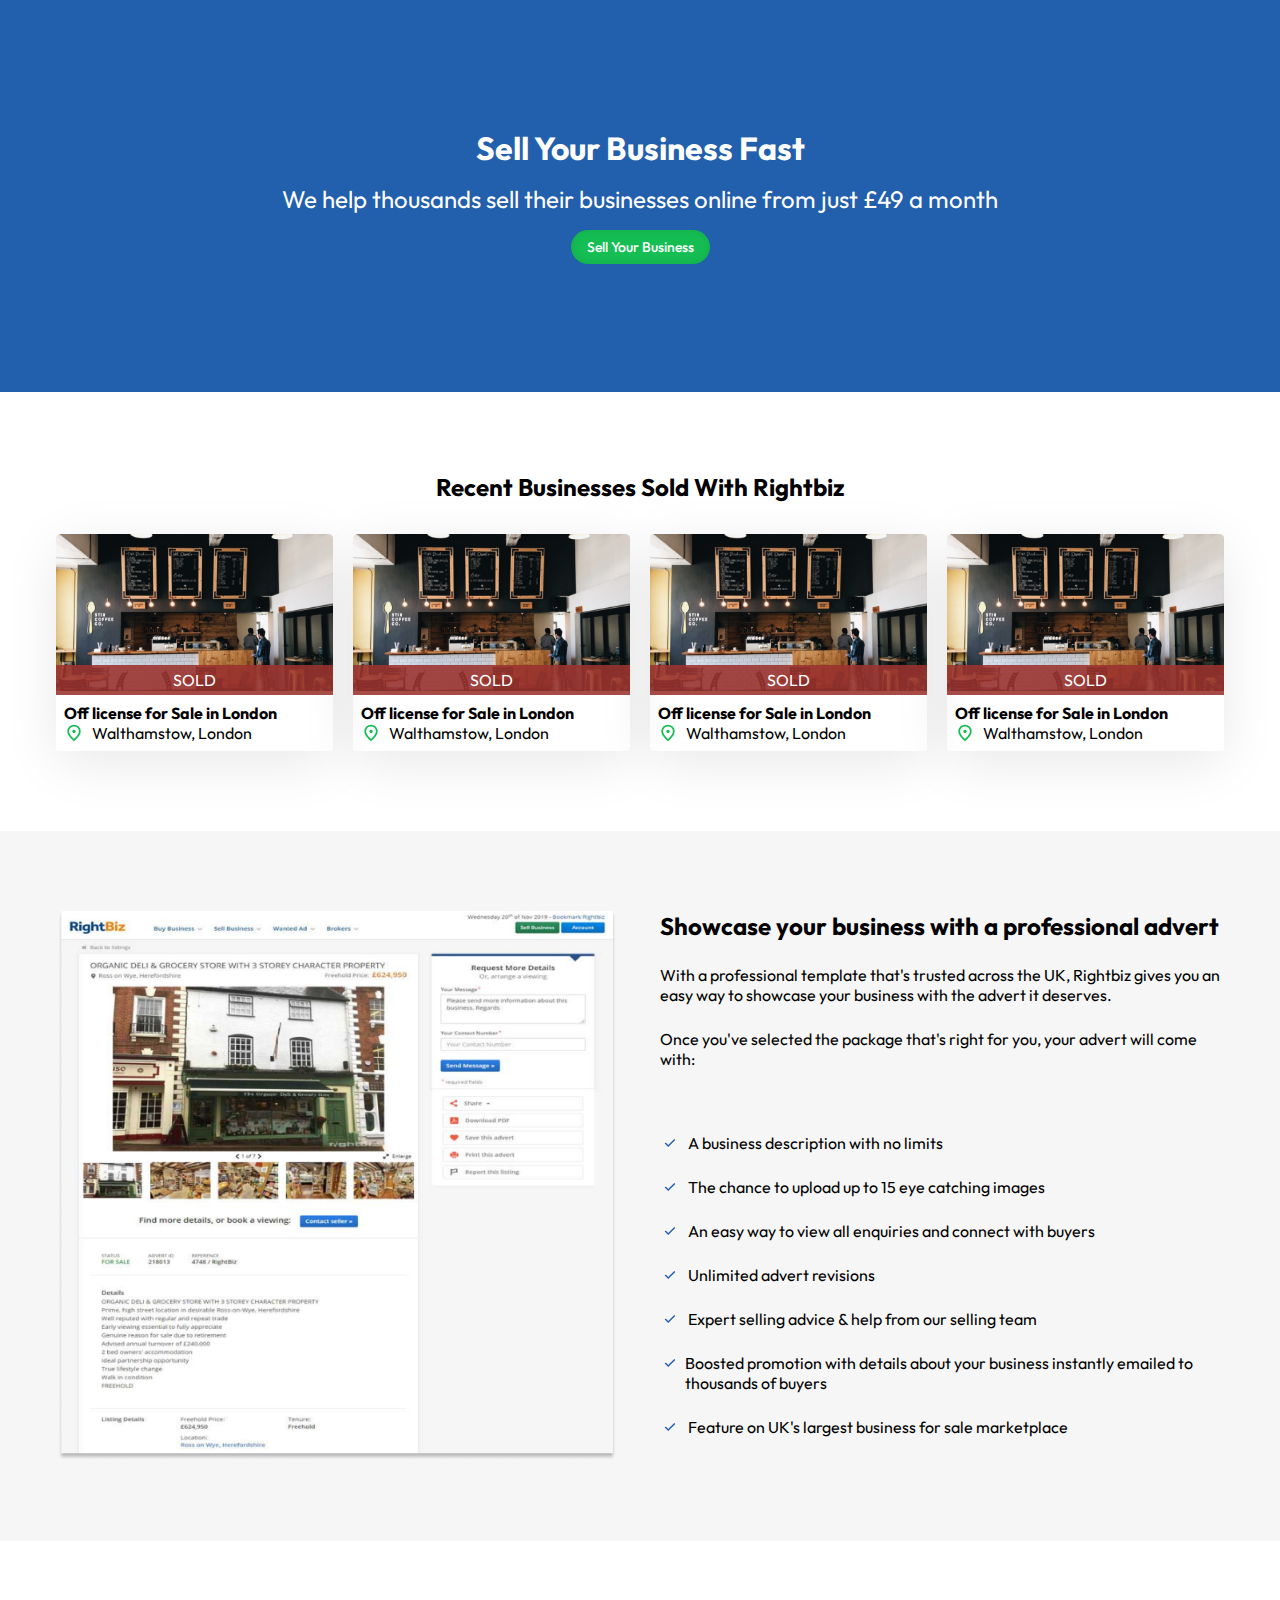
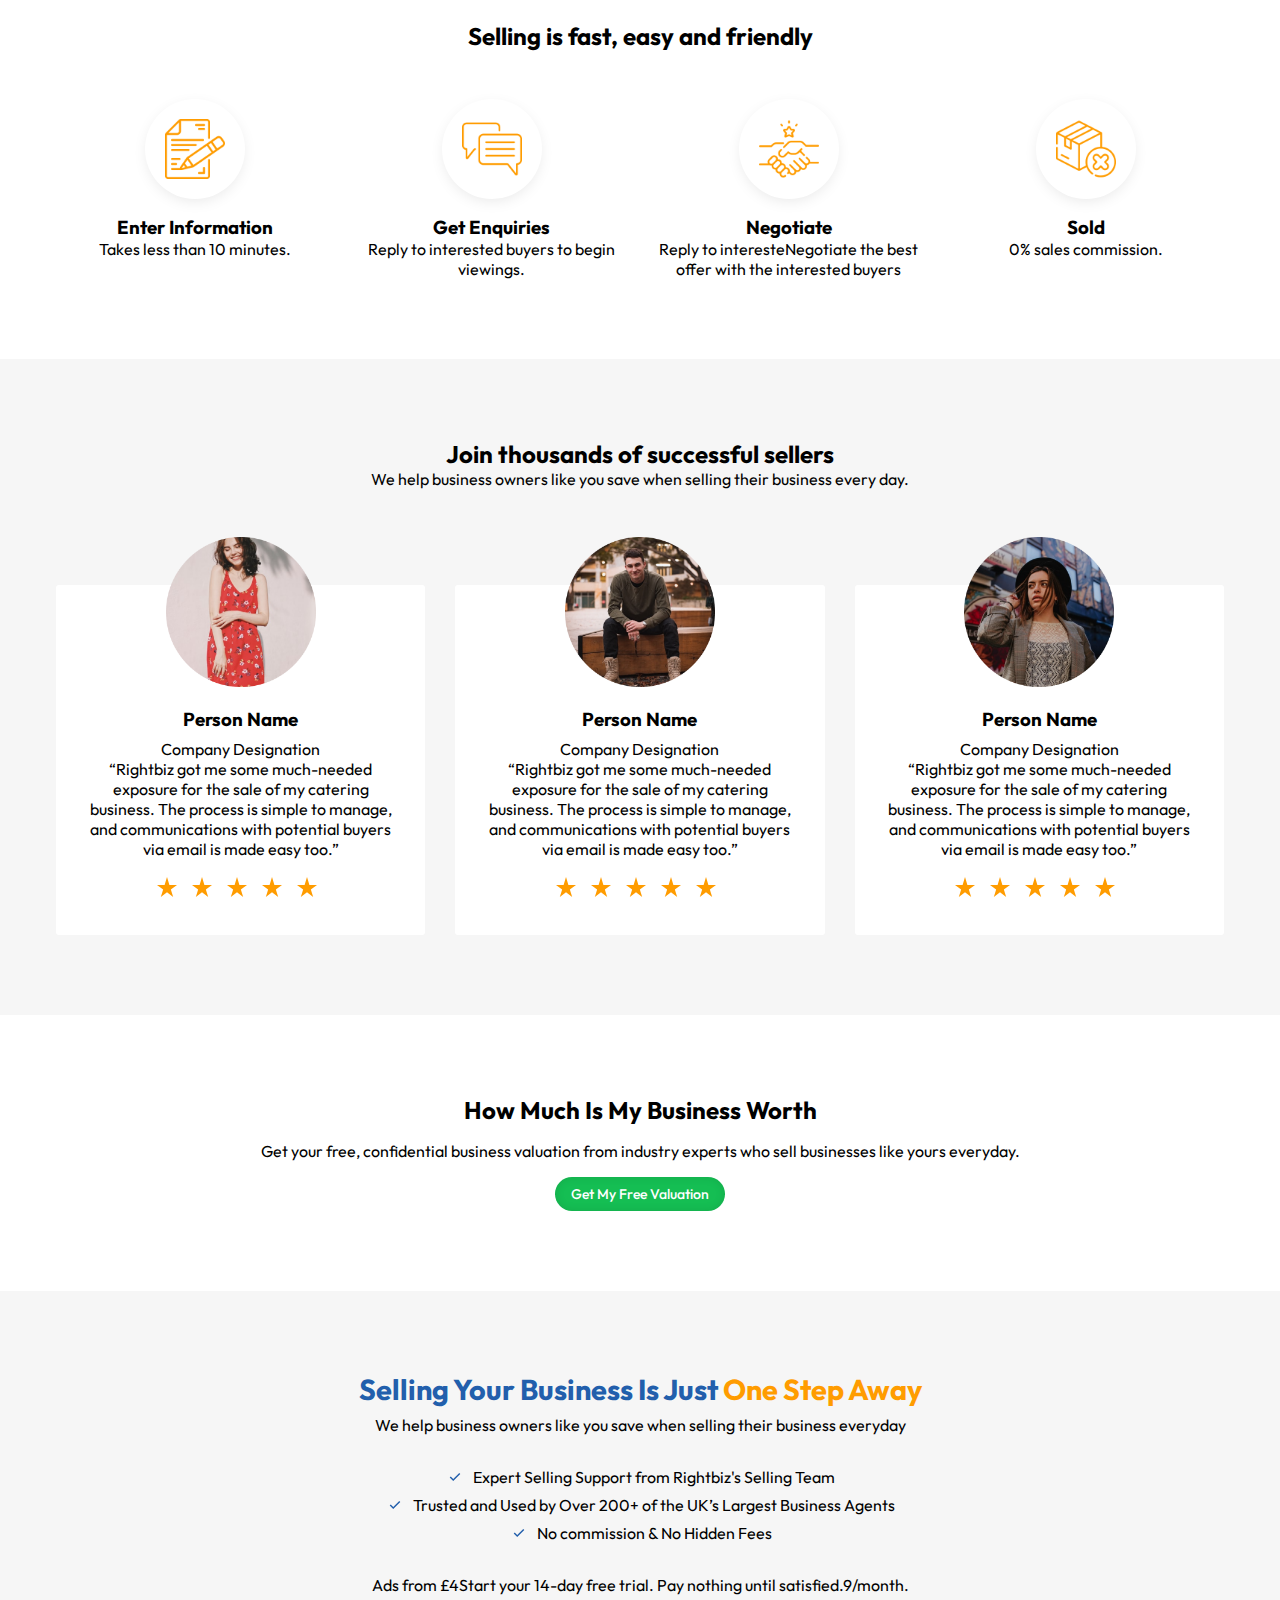
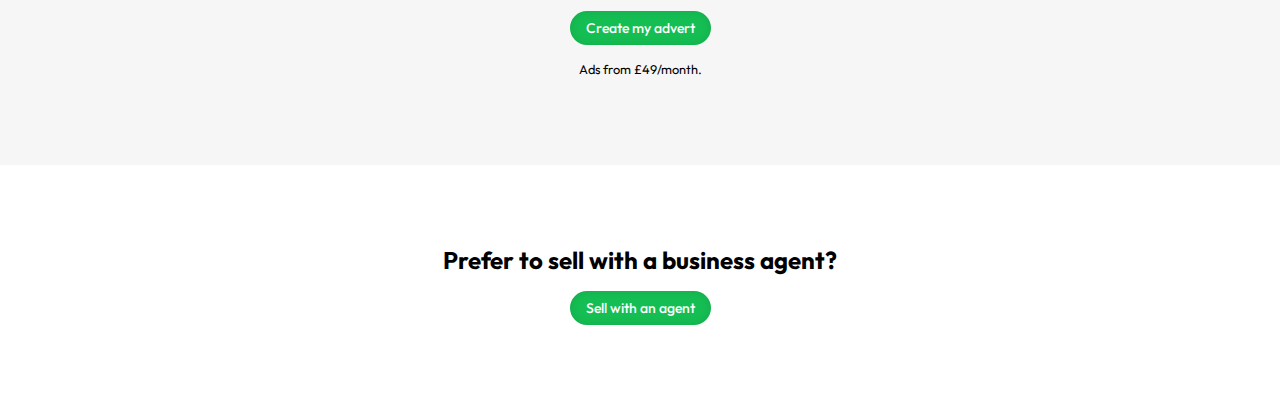
==== commit 02d3df66: "modify again" ====
--- a/index.html
+++ b/index.html
@@ -338,7 +338,8 @@
 
         <div>
           <p>Ads from £4Start your 14-day free trial. Pay nothing until satisfied.9/month.</p>
-          <button class="btn btn-green" style="margin: auto;">Create my advert</button>
+          <button class="btn btn-green" style="margin: auto; margin-top: 1rem; margin-bottom: 1rem">Create my
+            advert</button>
           <p class="price-list">Ads from £49/month.</p>
         </div>
 
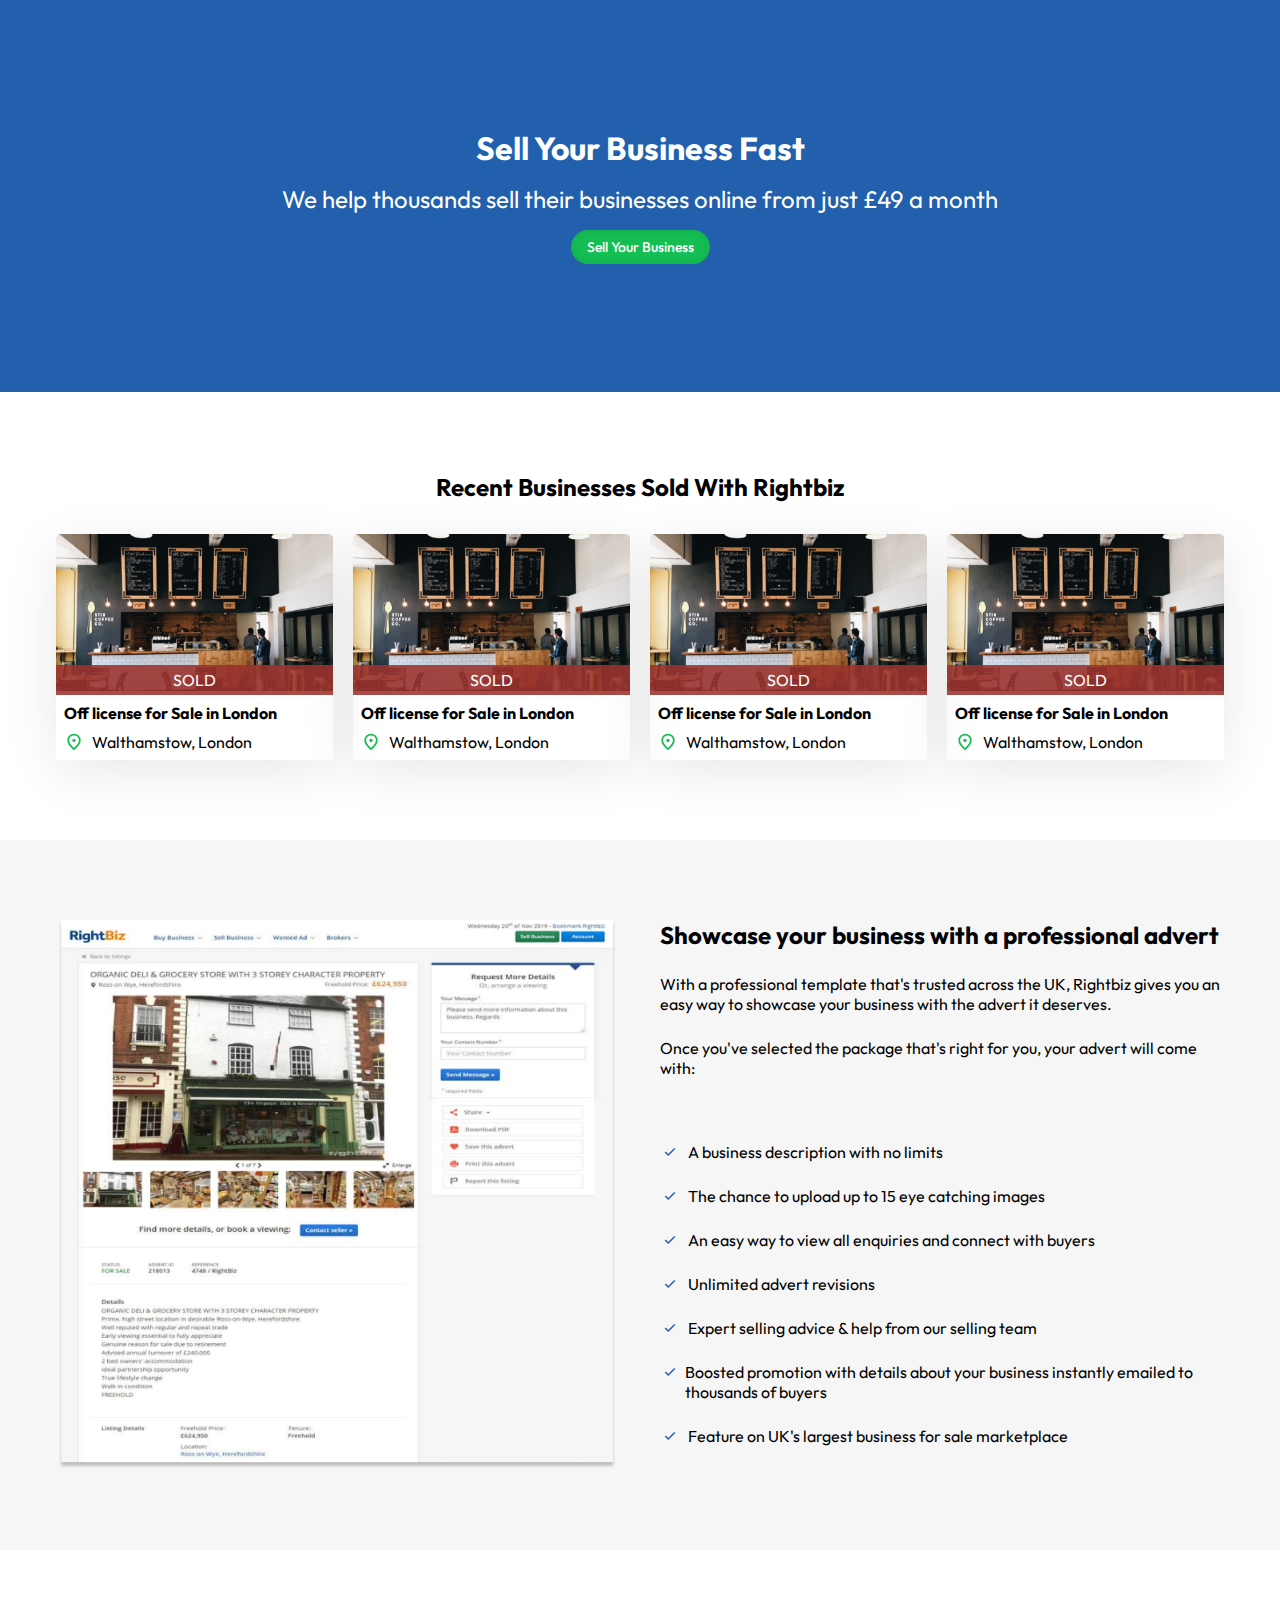
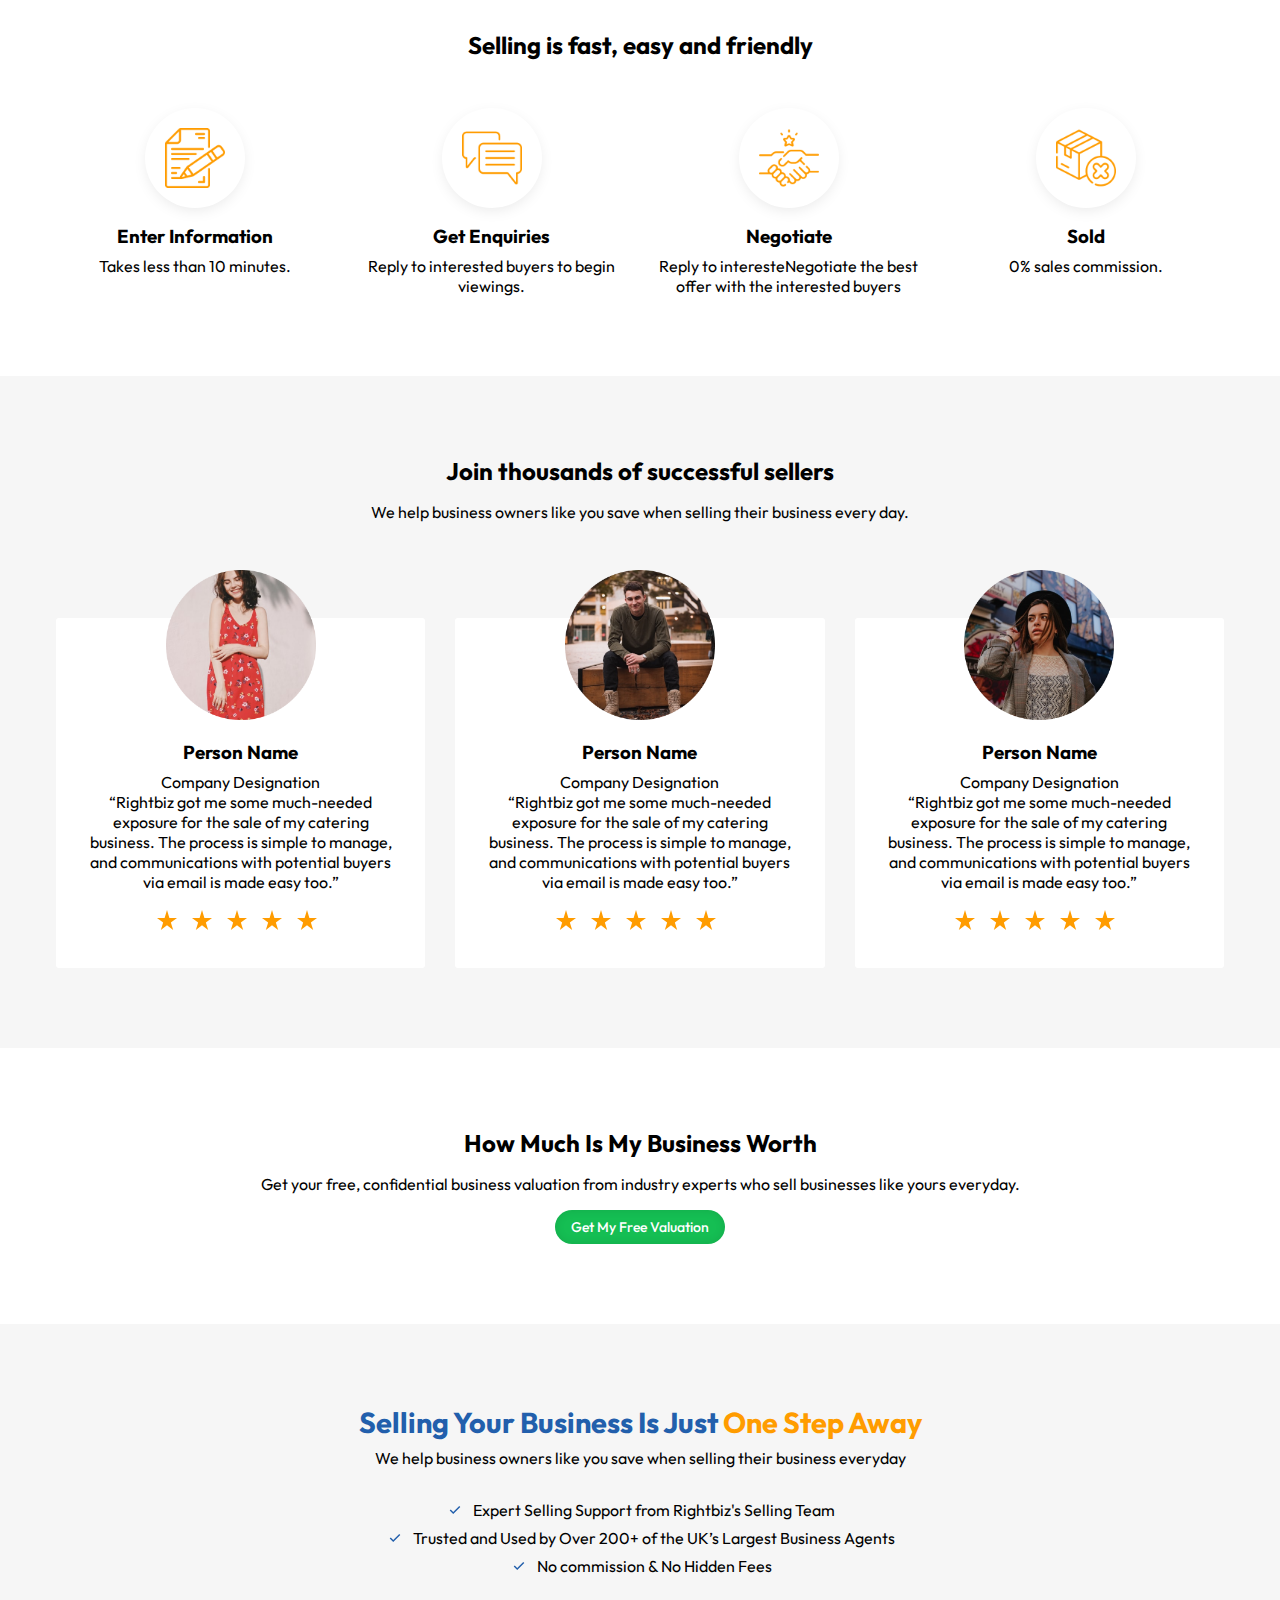
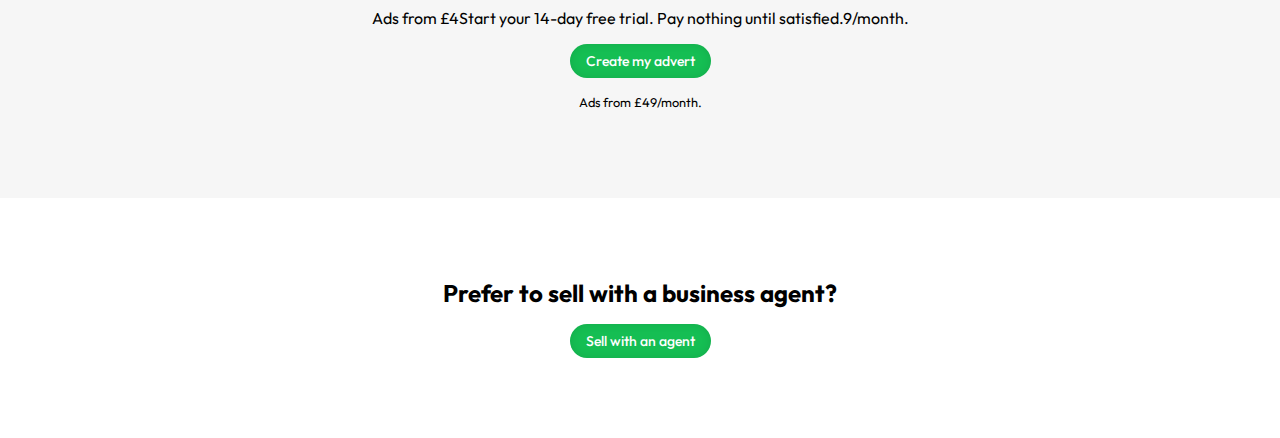
==== commit 686e5704: "modify again" ====
--- a/index.html
+++ b/index.html
@@ -178,7 +178,7 @@
     <div class="container">
       <h2>Selling is fast, easy and friendly</h2>
       <div class="business-process-container">
-        <div>
+        <div class="business-process-body">
           <div class="icon-box">
             <img src="./Images/icons/letter.png" alt="">
           </div>
@@ -186,21 +186,21 @@
           <p>Takes less than 10 minutes.
           </p>
         </div>
-        <div>
+        <div class="business-process-body">
           <div class="icon-box">
             <img src="./Images//icons/enquiries.png" alt="">
           </div>
           <h3>Get Enquiries</h3>
           <p>Reply to interested buyers to begin viewings.</p>
         </div>
-        <div>
+        <div class="business-process-body">
           <div class="icon-box">
             <img src="./Images/icons/hand.png" alt="">
           </div>
           <h3>Negotiate</h3>
           <p>Reply to interesteNegotiate the best offer with the interested buyers</p>
         </div>
-        <div>
+        <div class="business-process-body">
           <div class="icon-box">
             <img src="./Images/icons/box.png" alt="">
           </div>
@@ -218,7 +218,7 @@
   <section class="success-seller-section">
     <div class="container">
       <div class="title-section" style="padding-bottom: 4rem">
-        <h2>Join thousands of successful sellers</h2>
+        <h2 style="margin-bottom: 1rem;">Join thousands of successful sellers</h2>
         <p>We help business owners like you save when selling their business every day.</p>
       </div>
       <div class="seller-card-container">
--- a/css/style.css
+++ b/css/style.css
@@ -112,6 +112,10 @@
   padding: 0.5rem;
 }
 
+.carousel-desc h4 {
+  margin-bottom: 0.6rem;
+}
+
 .carousel-desc p {
   display: flex;
   align-items: center;
@@ -166,6 +170,10 @@
   display: grid;
   grid-template-columns: repeat(4, 1fr);
   gap: 20px;
+}
+
+.business-process-body h3 {
+  margin-bottom: 0.5rem;
 }
 
 .icon-box {
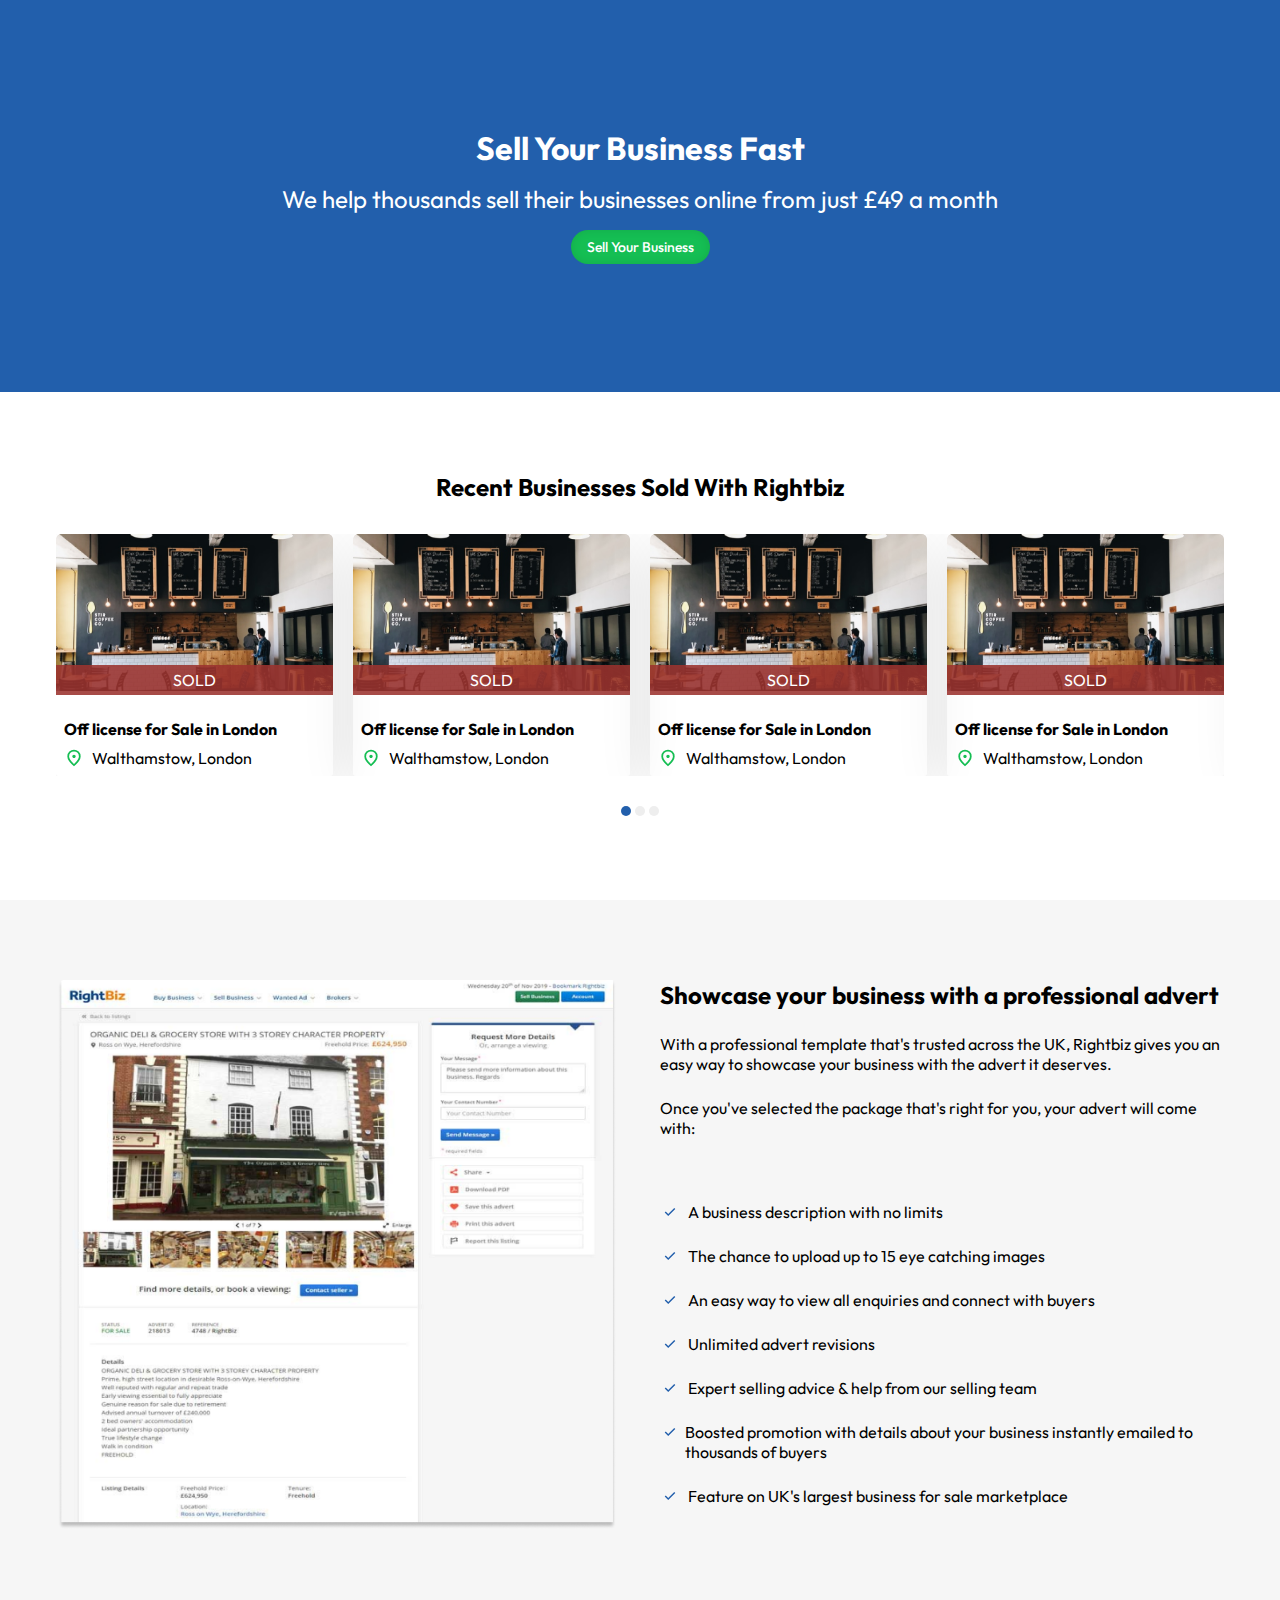
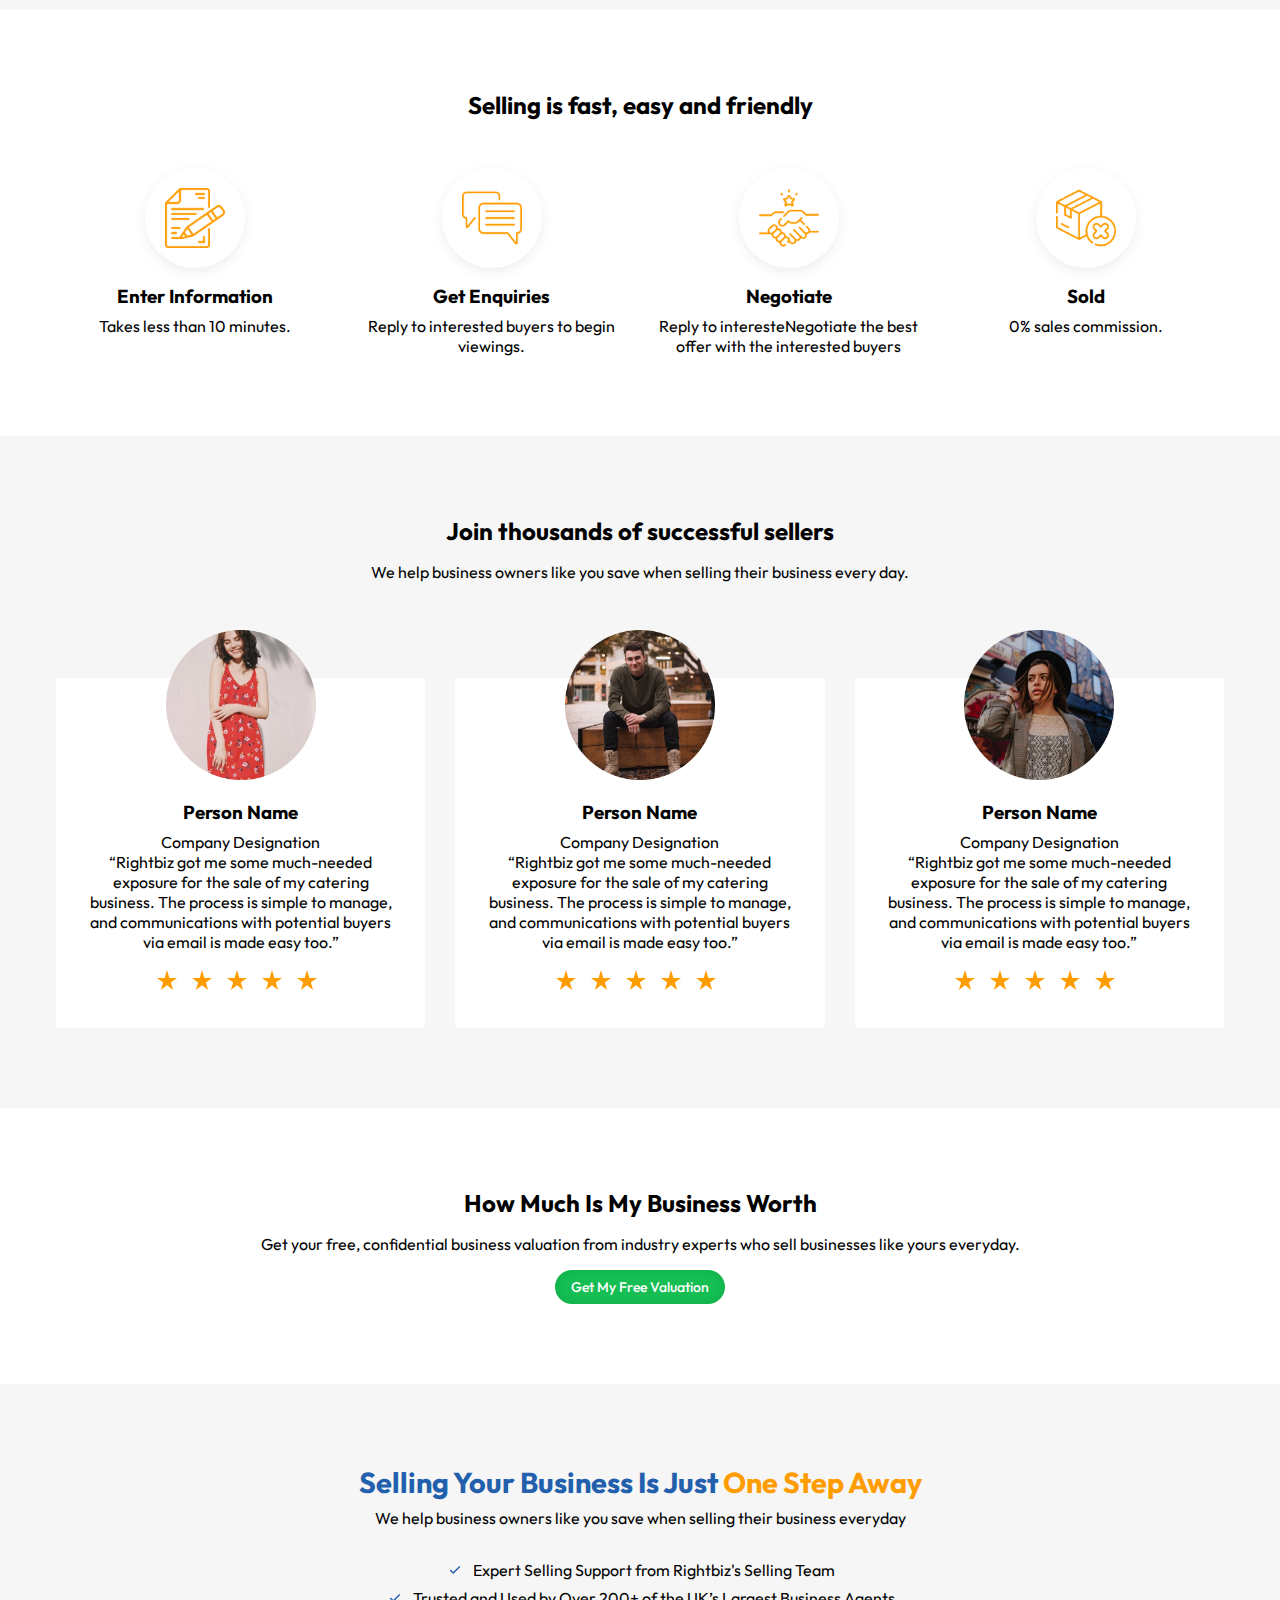
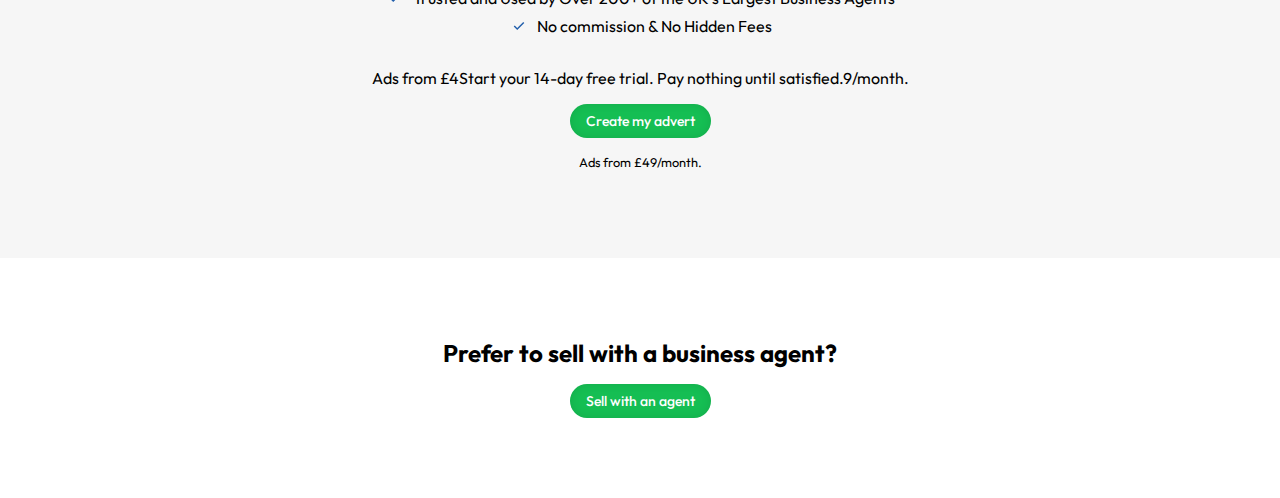
==== commit de932f86: "added slider in recent business" ====
--- a/index.html
+++ b/index.html
@@ -101,7 +101,80 @@
               </svg> Walthamstow, London</p>
           </div>
         </div>
-      </div>
+        <div class="carousel-body">
+          <div class="carousel-img">
+            <img src="./Images/Rectangle 109.png" alt="">
+            <div class="status">
+              <p>SOLD</p>
+            </div>
+          </div>
+          <div class="carousel-desc">
+            <h4>Off license for Sale in London</h4>
+            <p><svg xmlns="http://www.w3.org/2000/svg" height="20" width="20">
+                <path d="M10 10.042q.708 0 1.208-.5t.5-1.209q0-.708-.5-1.208T10 6.625q-.708 0-1.208.5t-.5 1.208q0 .709.5
+                  1.209.5.5 1.208.5ZM10 16q2.521-2.312 3.719-4.177 1.198-1.865 1.198-3.323
+                  0-2.271-1.417-3.677-1.417-1.406-3.5-1.406T6.5 4.823Q5.083 6.229 5.083 8.5q0 1.458 1.198 3.323T10 16Zm0
+                  2.333q-3.354-2.895-5.01-5.312Q3.333 10.604 3.333 8.5q0-3.146 2-4.99 2-1.843 4.667-1.843t4.667 1.843q2
+                  1.844 2 4.99 0 2.104-1.657 4.521-1.656 2.417-5.01 5.312ZM10 8.5Z" fill="#15be53" />
+              </svg> Walthamstow, London</p>
+          </div>
+        </div>
+        <div class="carousel-body">
+          <div class="carousel-img">
+            <img src="./Images/Rectangle 109.png" alt="">
+            <div class="status">
+              <p>SOLD</p>
+            </div>
+          </div>
+          <div class="carousel-desc">
+            <h4>Off license for Sale in London</h4>
+            <p><svg xmlns="http://www.w3.org/2000/svg" height="20" width="20">
+                <path d="M10 10.042q.708 0 1.208-.5t.5-1.209q0-.708-.5-1.208T10 6.625q-.708 0-1.208.5t-.5 1.208q0 .709.5
+                  1.209.5.5 1.208.5ZM10 16q2.521-2.312 3.719-4.177 1.198-1.865 1.198-3.323
+                  0-2.271-1.417-3.677-1.417-1.406-3.5-1.406T6.5 4.823Q5.083 6.229 5.083 8.5q0 1.458 1.198 3.323T10 16Zm0
+                  2.333q-3.354-2.895-5.01-5.312Q3.333 10.604 3.333 8.5q0-3.146 2-4.99 2-1.843 4.667-1.843t4.667 1.843q2
+                  1.844 2 4.99 0 2.104-1.657 4.521-1.656 2.417-5.01 5.312ZM10 8.5Z" fill="#15be53" />
+              </svg> Walthamstow, London</p>
+          </div>
+        </div>
+        <div class="carousel-body">
+          <div class="carousel-img">
+            <img src="./Images/Rectangle 109.png" alt="">
+            <div class="status">
+              <p>SOLD</p>
+            </div>
+          </div>
+          <div class="carousel-desc">
+            <h4>Off license for Sale in London</h4>
+            <p><svg xmlns="http://www.w3.org/2000/svg" height="20" width="20">
+                <path d="M10 10.042q.708 0 1.208-.5t.5-1.209q0-.708-.5-1.208T10 6.625q-.708 0-1.208.5t-.5 1.208q0 .709.5
+                  1.209.5.5 1.208.5ZM10 16q2.521-2.312 3.719-4.177 1.198-1.865 1.198-3.323
+                  0-2.271-1.417-3.677-1.417-1.406-3.5-1.406T6.5 4.823Q5.083 6.229 5.083 8.5q0 1.458 1.198 3.323T10 16Zm0
+                  2.333q-3.354-2.895-5.01-5.312Q3.333 10.604 3.333 8.5q0-3.146 2-4.99 2-1.843 4.667-1.843t4.667 1.843q2
+                  1.844 2 4.99 0 2.104-1.657 4.521-1.656 2.417-5.01 5.312ZM10 8.5Z" fill="#15be53" />
+              </svg> Walthamstow, London</p>
+          </div>
+        </div>
+        <div class="carousel-body">
+          <div class="carousel-img">
+            <img src="./Images/Rectangle 109.png" alt="">
+            <div class="status">
+              <p>SOLD</p>
+            </div>
+          </div>
+          <div class="carousel-desc">
+            <h4>Off license for Sale in London</h4>
+            <p><svg xmlns="http://www.w3.org/2000/svg" height="20" width="20">
+                <path d="M10 10.042q.708 0 1.208-.5t.5-1.209q0-.708-.5-1.208T10 6.625q-.708 0-1.208.5t-.5 1.208q0 .709.5
+                  1.209.5.5 1.208.5ZM10 16q2.521-2.312 3.719-4.177 1.198-1.865 1.198-3.323
+                  0-2.271-1.417-3.677-1.417-1.406-3.5-1.406T6.5 4.823Q5.083 6.229 5.083 8.5q0 1.458 1.198 3.323T10 16Zm0
+                  2.333q-3.354-2.895-5.01-5.312Q3.333 10.604 3.333 8.5q0-3.146 2-4.99 2-1.843 4.667-1.843t4.667 1.843q2
+                  1.844 2 4.99 0 2.104-1.657 4.521-1.656 2.417-5.01 5.312ZM10 8.5Z" fill="#15be53" />
+              </svg> Walthamstow, London</p>
+          </div>
+        </div>
+      </div>
+      <div class="recent-business-indicator"></div>
     </div>
   </section>
 
@@ -363,6 +436,7 @@
   <!-- business agent section end here -->
 
 
+  <script src="./js/index.js"></script>
 </body>
 
 </html>
--- a/css/style.css
+++ b/css/style.css
@@ -81,17 +81,27 @@
 
 .carousel-container {
   display: grid;
-  grid-template-columns: repeat(4, 1fr);
+  grid-auto-flow: column;
+  grid-auto-columns: calc((100% - (1.25rem * 3)) / 4);
   gap: 20px;
+  overflow-x: auto;
+  scroll-snap-type: x mandatory;
+  scrollbar-width: none;
+  scroll-behavior: smooth;
 }
 
 .carousel-body {
+  position: relative;
+  scroll-snap-align: start;
   box-shadow: 0px 12px 53px -3px rgba(0, 0, 0, 0.1);
   border-radius: 3px;
 }
 
 .carousel-img {
   position: relative;
+  margin-bottom: 1rem;
+  overflow: hidden;
+  border-radius: 5px 5px 0 0;
 }
 
 .carousel-img img {
@@ -119,6 +129,29 @@
 .carousel-desc p {
   display: flex;
   align-items: center;
+}
+
+.recent-business-indicator {
+  text-align: center;
+  margin-top: 1.5rem;
+}
+
+.recent-business-indicator span {
+  display: inline-block;
+  margin: 0 .125rem;
+  width: 0.625rem;
+  height: 0.625rem;
+  background: #eee;
+  cursor: pointer;
+  border-radius: 50%;
+}
+
+.recent-business-indicator span.active {
+  background: #225fac;
+}
+
+.carousel-container::-webkit-scrollbar {
+  display: none;
 }
 
 /* Recent business section end here */
